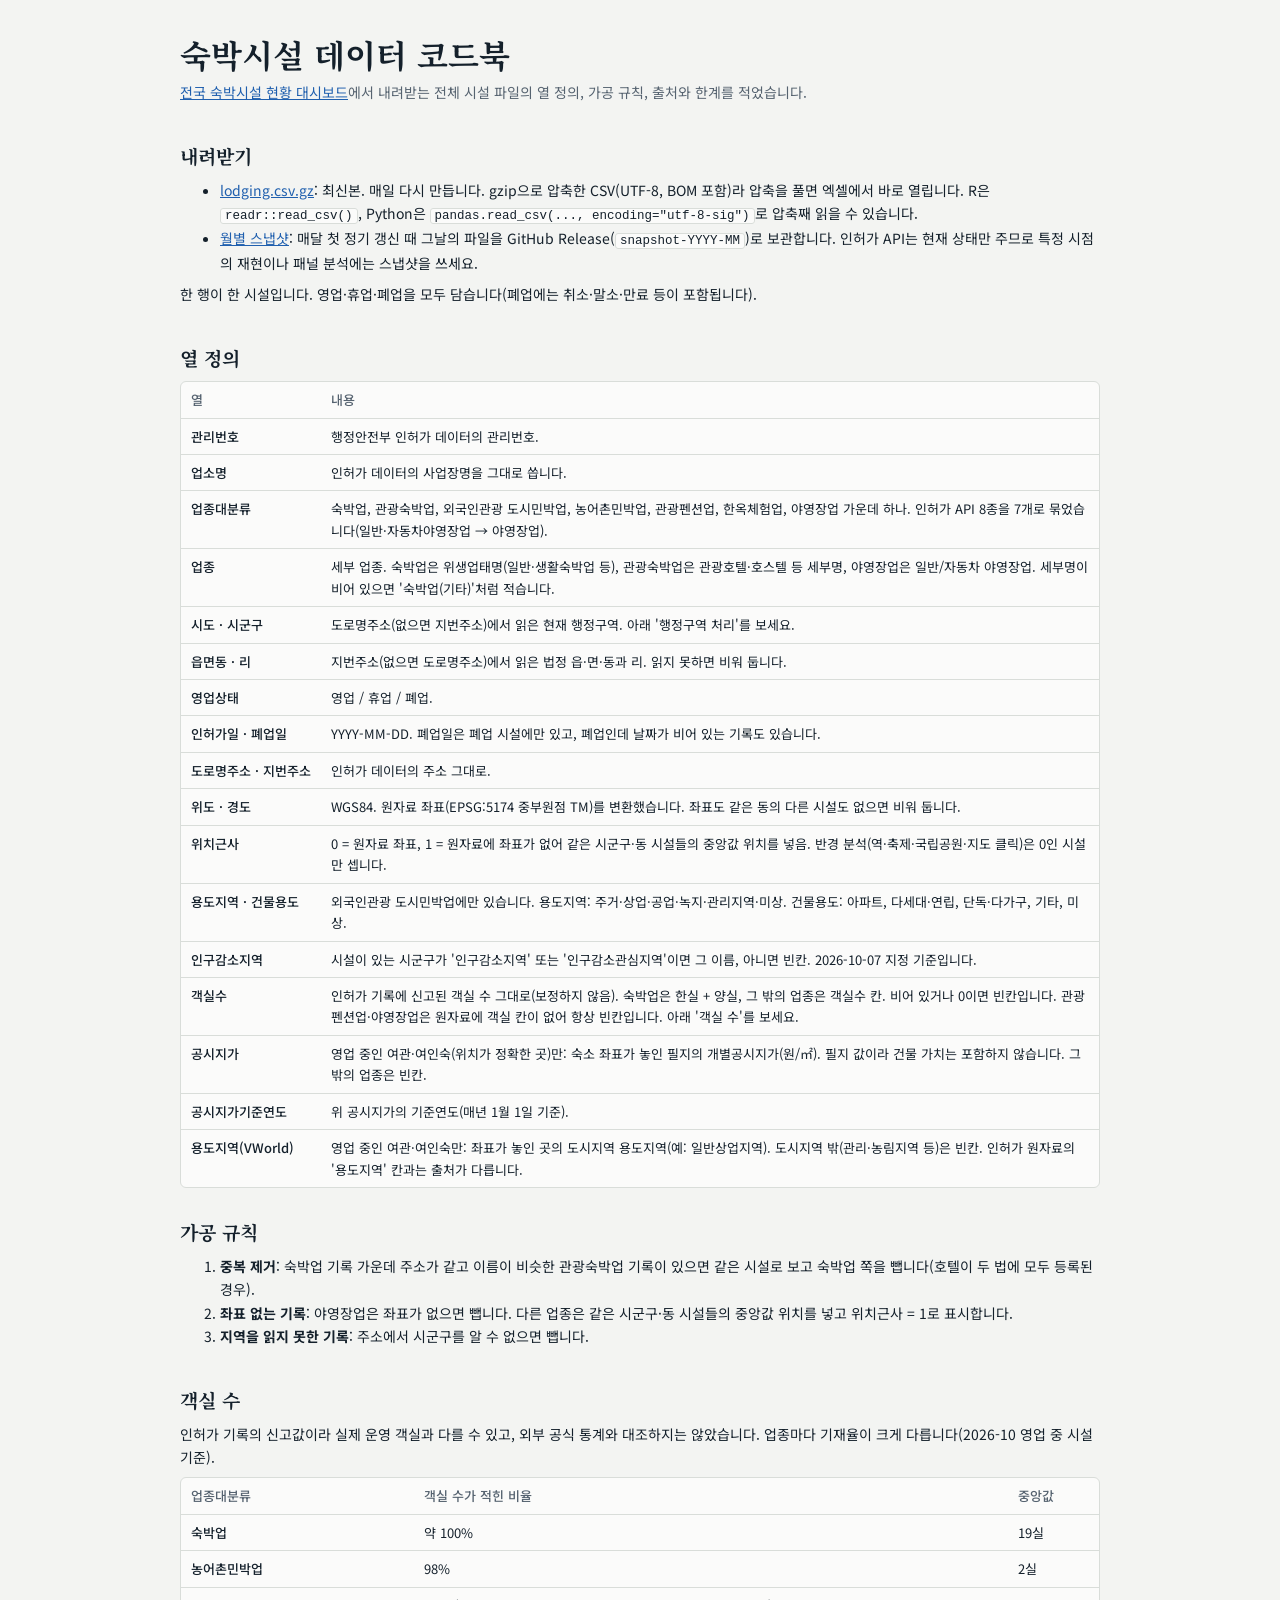
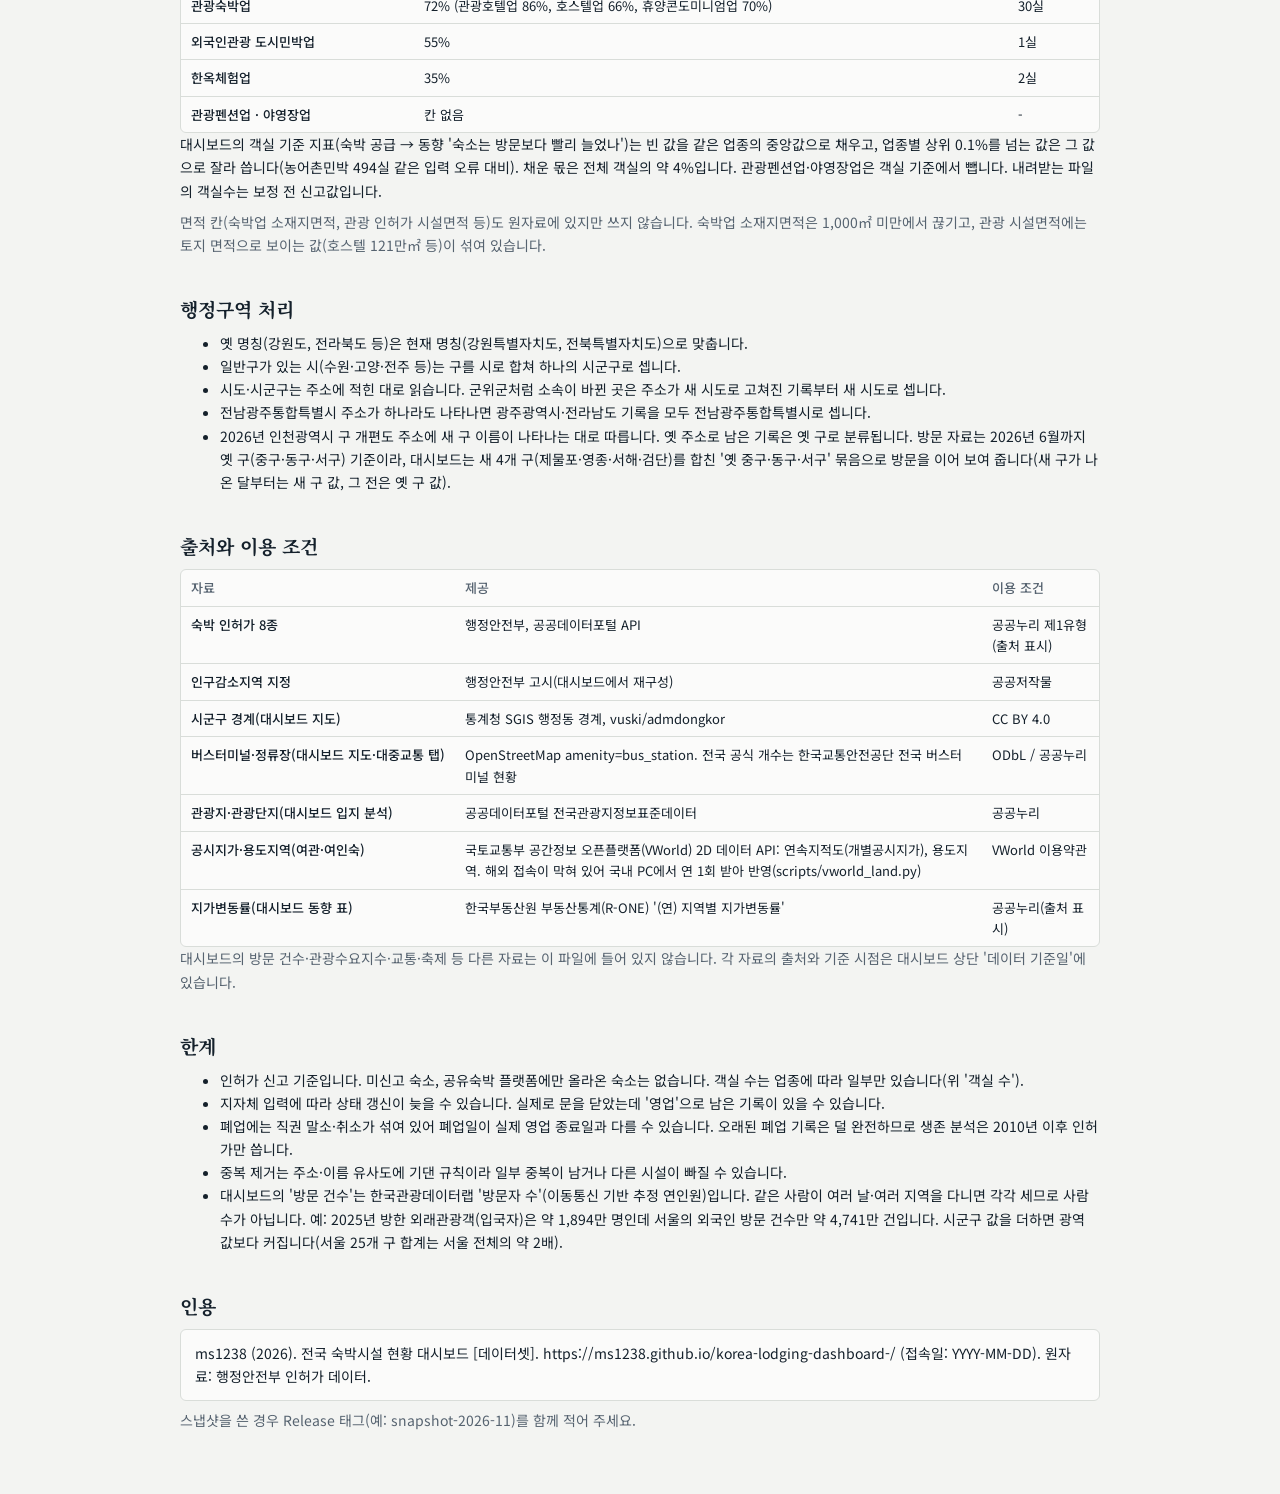
==== site/codebook.html @ 3aba42b2 "데이터랩 값을 '방문객'(사람 수)이 아니라 '방문 건수'(연인원)로 표기 한국관광데이터랩 '방문자 수'는 같은 사람이 여러 날·여러 지역을 다니면 각각 세는 추정 연인원이라 사람" ====
<!doctype html>
<html lang="ko">
<head>
<meta charset="utf-8">
<meta name="viewport" content="width=device-width, initial-scale=1, viewport-fit=cover">
<title>숙박시설 데이터 코드북</title>
<link rel="stylesheet" href="https://fonts.googleapis.com/css2?family=Noto+Sans+KR:wght@400;500;700&family=Noto+Serif+KR:wght@700&display=swap">
<style>
:root{--bg:#f3f4f2;--panel:#fbfbfa;--fg:#14202b;--muted:#566370;--line:#d9ddd9;--link:#1f5fae;
  --f-body:'Noto Sans KR',-apple-system,'Apple SD Gothic Neo','Malgun Gothic',system-ui,sans-serif;--f-head:'Noto Serif KR','Batang',serif}
@media (prefers-color-scheme: dark){:root{--bg:#0f151b;--panel:#171f27;--fg:#e8ecef;--muted:#a2adb7;--line:#2b3641;--link:#7fb0ef;color-scheme:dark}}
*{box-sizing:border-box}
body{margin:0;background:var(--bg);color:var(--fg);font:14px/1.65 var(--f-body);padding:28px 16px 56px}
main{max-width:920px;margin:0 auto;display:flex;flex-direction:column;gap:28px}
h1,h2{font-family:var(--f-head);margin:0}h1{font-size:clamp(24px,4vw,32px)}h2{font-size:19px;margin-bottom:8px}
p,ul,ol{margin:0 0 8px}a{color:var(--link)}.muted{color:var(--muted)}
.tablewrap{overflow-x:auto;background:var(--panel);border:1px solid var(--line);border-radius:6px}
table{border-collapse:collapse;width:100%;font-size:13px}
th,td{text-align:left;vertical-align:top;padding:7px 10px;border-bottom:1px solid var(--line)}
th{color:var(--muted);font-weight:500;white-space:nowrap}tr:last-child td{border-bottom:0}
td:first-child{white-space:nowrap;font-weight:500}
code{font-size:12.5px;background:var(--panel);border:1px solid var(--line);border-radius:3px;padding:0 4px}
.cite{background:var(--panel);border:1px solid var(--line);border-radius:6px;padding:12px 14px}
</style>
</head>
<body>
<main>
<header>
  <h1>숙박시설 데이터 코드북</h1>
  <p class="muted"><a href="./">전국 숙박시설 현황 대시보드</a>에서 내려받는 전체 시설 파일의 열 정의, 가공 규칙, 출처와 한계를 적었습니다.</p>
</header>

<section>
  <h2>내려받기</h2>
  <ul>
    <li><a href="data/download/lodging.csv.gz">lodging.csv.gz</a>: 최신본. 매일 다시 만듭니다. gzip으로 압축한 CSV(UTF-8, BOM 포함)라 압축을 풀면 엑셀에서 바로 열립니다. R은 <code>readr::read_csv()</code>, Python은 <code>pandas.read_csv(..., encoding="utf-8-sig")</code>로 압축째 읽을 수 있습니다.</li>
    <li><a href="https://github.com/ms1238/korea-lodging-dashboard-/releases">월별 스냅샷</a>: 매달 첫 정기 갱신 때 그날의 파일을 GitHub Release(<code>snapshot-YYYY-MM</code>)로 보관합니다. 인허가 API는 현재 상태만 주므로 특정 시점의 재현이나 패널 분석에는 스냅샷을 쓰세요.</li>
  </ul>
  <p>한 행이 한 시설입니다. 영업·휴업·폐업을 모두 담습니다(폐업에는 취소·말소·만료 등이 포함됩니다).</p>
</section>

<section>
  <h2>열 정의</h2>
  <div class="tablewrap"><table>
    <thead><tr><th>열</th><th>내용</th></tr></thead>
    <tbody>
      <tr><td>관리번호</td><td>행정안전부 인허가 데이터의 관리번호.</td></tr>
      <tr><td>업소명</td><td>인허가 데이터의 사업장명을 그대로 씁니다.</td></tr>
      <tr><td>업종대분류</td><td>숙박업, 관광숙박업, 외국인관광 도시민박업, 농어촌민박업, 관광펜션업, 한옥체험업, 야영장업 가운데 하나. 인허가 API 8종을 7개로 묶었습니다(일반·자동차야영장업 → 야영장업).</td></tr>
      <tr><td>업종</td><td>세부 업종. 숙박업은 위생업태명(일반·생활숙박업 등), 관광숙박업은 관광호텔·호스텔 등 세부명, 야영장업은 일반/자동차 야영장업. 세부명이 비어 있으면 '숙박업(기타)'처럼 적습니다.</td></tr>
      <tr><td>시도 · 시군구</td><td>도로명주소(없으면 지번주소)에서 읽은 현재 행정구역. 아래 '행정구역 처리'를 보세요.</td></tr>
      <tr><td>읍면동 · 리</td><td>지번주소(없으면 도로명주소)에서 읽은 법정 읍·면·동과 리. 읽지 못하면 비워 둡니다.</td></tr>
      <tr><td>영업상태</td><td>영업 / 휴업 / 폐업.</td></tr>
      <tr><td>인허가일 · 폐업일</td><td>YYYY-MM-DD. 폐업일은 폐업 시설에만 있고, 폐업인데 날짜가 비어 있는 기록도 있습니다.</td></tr>
      <tr><td>도로명주소 · 지번주소</td><td>인허가 데이터의 주소 그대로.</td></tr>
      <tr><td>위도 · 경도</td><td>WGS84. 원자료 좌표(EPSG:5174 중부원점 TM)를 변환했습니다. 좌표도 같은 동의 다른 시설도 없으면 비워 둡니다.</td></tr>
      <tr><td>위치근사</td><td>0 = 원자료 좌표, 1 = 원자료에 좌표가 없어 같은 시군구·동 시설들의 중앙값 위치를 넣음. 반경 분석(역·축제·국립공원·지도 클릭)은 0인 시설만 셉니다.</td></tr>
      <tr><td>용도지역 · 건물용도</td><td>외국인관광 도시민박업에만 있습니다. 용도지역: 주거·상업·공업·녹지·관리지역·미상. 건물용도: 아파트, 다세대·연립, 단독·다가구, 기타, 미상.</td></tr>
      <tr><td>인구감소지역</td><td>시설이 있는 시군구가 '인구감소지역' 또는 '인구감소관심지역'이면 그 이름, 아니면 빈칸. 2026-10-07 지정 기준입니다.</td></tr>
      <tr><td>객실수</td><td>인허가 기록에 신고된 객실 수 그대로(보정하지 않음). 숙박업은 한실 + 양실, 그 밖의 업종은 객실수 칸. 비어 있거나 0이면 빈칸입니다. 관광펜션업·야영장업은 원자료에 객실 칸이 없어 항상 빈칸입니다. 아래 '객실 수'를 보세요.</td></tr>
      <tr><td>공시지가</td><td>영업 중인 여관·여인숙(위치가 정확한 곳)만: 숙소 좌표가 놓인 필지의 개별공시지가(원/㎡). 필지 값이라 건물 가치는 포함하지 않습니다. 그 밖의 업종은 빈칸.</td></tr>
      <tr><td>공시지가기준연도</td><td>위 공시지가의 기준연도(매년 1월 1일 기준).</td></tr>
      <tr><td>용도지역(VWorld)</td><td>영업 중인 여관·여인숙만: 좌표가 놓인 곳의 도시지역 용도지역(예: 일반상업지역). 도시지역 밖(관리·농림지역 등)은 빈칸. 인허가 원자료의 '용도지역' 칸과는 출처가 다릅니다.</td></tr>
    </tbody>
  </table></div>
</section>

<section>
  <h2>가공 규칙</h2>
  <ol>
    <li><b>중복 제거</b>: 숙박업 기록 가운데 주소가 같고 이름이 비슷한 관광숙박업 기록이 있으면 같은 시설로 보고 숙박업 쪽을 뺍니다(호텔이 두 법에 모두 등록된 경우).</li>
    <li><b>좌표 없는 기록</b>: 야영장업은 좌표가 없으면 뺍니다. 다른 업종은 같은 시군구·동 시설들의 중앙값 위치를 넣고 위치근사 = 1로 표시합니다.</li>
    <li><b>지역을 읽지 못한 기록</b>: 주소에서 시군구를 알 수 없으면 뺍니다.</li>
  </ol>
</section>

<section>
  <h2>객실 수</h2>
  <p>인허가 기록의 신고값이라 실제 운영 객실과 다를 수 있고, 외부 공식 통계와 대조하지는 않았습니다. 업종마다 기재율이 크게 다릅니다(2026-10 영업 중 시설 기준).</p>
  <div class="tablewrap"><table>
    <thead><tr><th>업종대분류</th><th>객실 수가 적힌 비율</th><th>중앙값</th></tr></thead>
    <tbody>
      <tr><td>숙박업</td><td>약 100%</td><td>19실</td></tr>
      <tr><td>농어촌민박업</td><td>98%</td><td>2실</td></tr>
      <tr><td>관광숙박업</td><td>72% (관광호텔업 86%, 호스텔업 66%, 휴양콘도미니엄업 70%)</td><td>30실</td></tr>
      <tr><td>외국인관광 도시민박업</td><td>55%</td><td>1실</td></tr>
      <tr><td>한옥체험업</td><td>35%</td><td>2실</td></tr>
      <tr><td>관광펜션업 · 야영장업</td><td>칸 없음</td><td>-</td></tr>
    </tbody>
  </table></div>
  <p>대시보드의 객실 기준 지표(숙박 공급 → 동향 '숙소는 방문보다 빨리 늘었나')는 빈 값을 같은 업종의 중앙값으로 채우고, 업종별 상위 0.1%를 넘는 값은 그 값으로 잘라 씁니다(농어촌민박 494실 같은 입력 오류 대비). 채운 몫은 전체 객실의 약 4%입니다. 관광펜션업·야영장업은 객실 기준에서 뺍니다. 내려받는 파일의 객실수는 보정 전 신고값입니다.</p>
  <p class="muted">면적 칸(숙박업 소재지면적, 관광 인허가 시설면적 등)도 원자료에 있지만 쓰지 않습니다. 숙박업 소재지면적은 1,000㎡ 미만에서 끊기고, 관광 시설면적에는 토지 면적으로 보이는 값(호스텔 121만㎡ 등)이 섞여 있습니다.</p>
</section>

<section>
  <h2>행정구역 처리</h2>
  <ul>
    <li>옛 명칭(강원도, 전라북도 등)은 현재 명칭(강원특별자치도, 전북특별자치도)으로 맞춥니다.</li>
    <li>일반구가 있는 시(수원·고양·전주 등)는 구를 시로 합쳐 하나의 시군구로 셉니다.</li>
    <li>시도·시군구는 주소에 적힌 대로 읽습니다. 군위군처럼 소속이 바뀐 곳은 주소가 새 시도로 고쳐진 기록부터 새 시도로 셉니다.</li>
    <li>전남광주통합특별시 주소가 하나라도 나타나면 광주광역시·전라남도 기록을 모두 전남광주통합특별시로 셉니다.</li>
    <li>2026년 인천광역시 구 개편도 주소에 새 구 이름이 나타나는 대로 따릅니다. 옛 주소로 남은 기록은 옛 구로 분류됩니다. 방문 자료는 2026년 6월까지 옛 구(중구·동구·서구) 기준이라, 대시보드는 새 4개 구(제물포·영종·서해·검단)를 합친 '옛 중구·동구·서구' 묶음으로 방문을 이어 보여 줍니다(새 구가 나온 달부터는 새 구 값, 그 전은 옛 구 값).</li>
  </ul>
</section>

<section>
  <h2>출처와 이용 조건</h2>
  <div class="tablewrap"><table>
    <thead><tr><th>자료</th><th>제공</th><th>이용 조건</th></tr></thead>
    <tbody>
      <tr><td>숙박 인허가 8종</td><td>행정안전부, 공공데이터포털 API</td><td>공공누리 제1유형(출처 표시)</td></tr>
      <tr><td>인구감소지역 지정</td><td>행정안전부 고시(대시보드에서 재구성)</td><td>공공저작물</td></tr>
      <tr><td>시군구 경계(대시보드 지도)</td><td>통계청 SGIS 행정동 경계, vuski/admdongkor</td><td>CC BY 4.0</td></tr>
      <tr><td>버스터미널·정류장(대시보드 지도·대중교통 탭)</td><td>OpenStreetMap amenity=bus_station. 전국 공식 개수는 한국교통안전공단 전국 버스터미널 현황</td><td>ODbL / 공공누리</td></tr>
      <tr><td>관광지·관광단지(대시보드 입지 분석)</td><td>공공데이터포털 전국관광지정보표준데이터</td><td>공공누리</td></tr>
      <tr><td>공시지가·용도지역(여관·여인숙)</td><td>국토교통부 공간정보 오픈플랫폼(VWorld) 2D 데이터 API: 연속지적도(개별공시지가), 용도지역. 해외 접속이 막혀 있어 국내 PC에서 연 1회 받아 반영(scripts/vworld_land.py)</td><td>VWorld 이용약관</td></tr>
      <tr><td>지가변동률(대시보드 동향 표)</td><td>한국부동산원 부동산통계(R-ONE) '(연) 지역별 지가변동률'</td><td>공공누리(출처 표시)</td></tr>
    </tbody>
  </table></div>
  <p class="muted">대시보드의 방문 건수·관광수요지수·교통·축제 등 다른 자료는 이 파일에 들어 있지 않습니다. 각 자료의 출처와 기준 시점은 대시보드 상단 '데이터 기준일'에 있습니다.</p>
</section>

<section>
  <h2>한계</h2>
  <ul>
    <li>인허가 신고 기준입니다. 미신고 숙소, 공유숙박 플랫폼에만 올라온 숙소는 없습니다. 객실 수는 업종에 따라 일부만 있습니다(위 '객실 수').</li>
    <li>지자체 입력에 따라 상태 갱신이 늦을 수 있습니다. 실제로 문을 닫았는데 '영업'으로 남은 기록이 있을 수 있습니다.</li>
    <li>폐업에는 직권 말소·취소가 섞여 있어 폐업일이 실제 영업 종료일과 다를 수 있습니다. 오래된 폐업 기록은 덜 완전하므로 생존 분석은 2010년 이후 인허가만 씁니다.</li>
    <li>중복 제거는 주소·이름 유사도에 기댄 규칙이라 일부 중복이 남거나 다른 시설이 빠질 수 있습니다.</li>
    <li>대시보드의 '방문 건수'는 한국관광데이터랩 '방문자 수'(이동통신 기반 추정 연인원)입니다. 같은 사람이 여러 날·여러 지역을 다니면 각각 세므로 사람 수가 아닙니다. 예: 2025년 방한 외래관광객(입국자)은 약 1,894만 명인데 서울의 외국인 방문 건수만 약 4,741만 건입니다. 시군구 값을 더하면 광역 값보다 커집니다(서울 25개 구 합계는 서울 전체의 약 2배).</li>
  </ul>
</section>

<section>
  <h2>인용</h2>
  <p class="cite">ms1238 (2026). 전국 숙박시설 현황 대시보드 [데이터셋]. https://ms1238.github.io/korea-lodging-dashboard-/ (접속일: YYYY-MM-DD). 원자료: 행정안전부 인허가 데이터.</p>
  <p class="muted">스냅샷을 쓴 경우 Release 태그(예: snapshot-2026-11)를 함께 적어 주세요.</p>
</section>
</main>
</body>
</html>
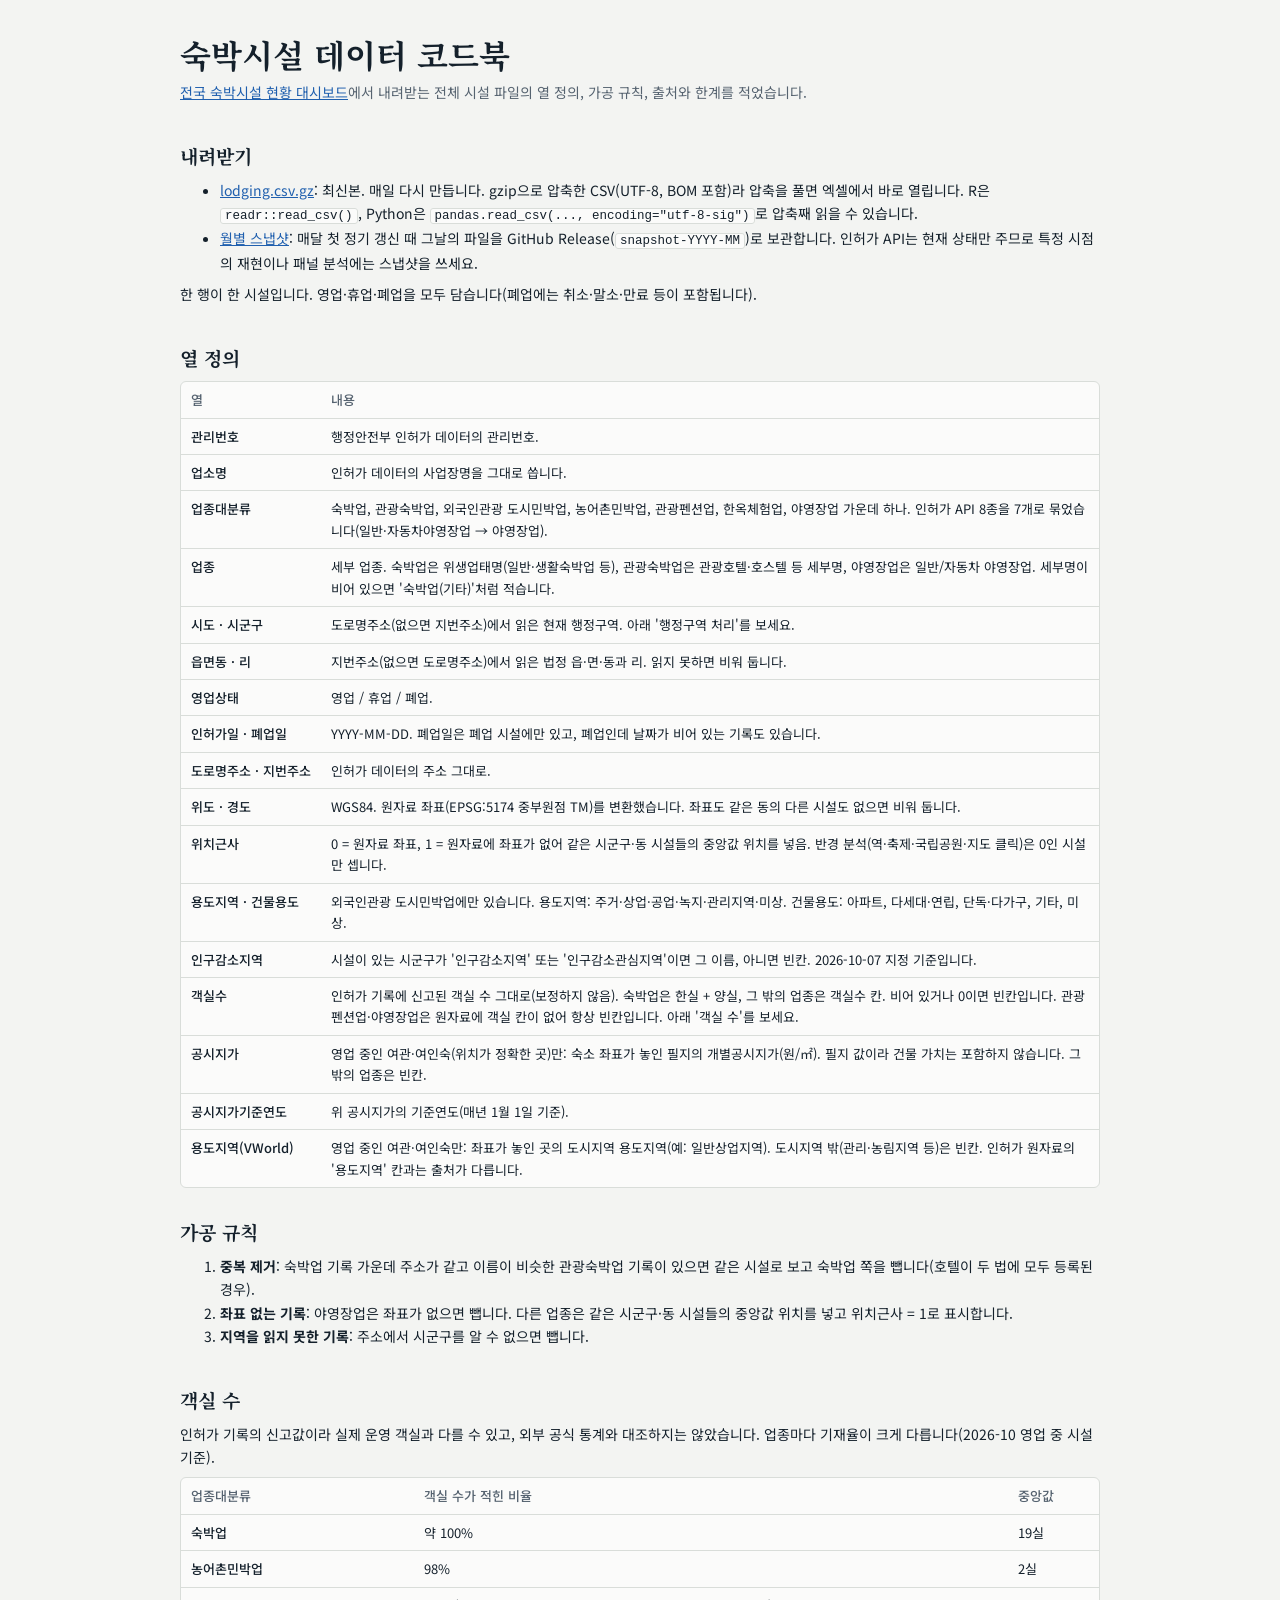
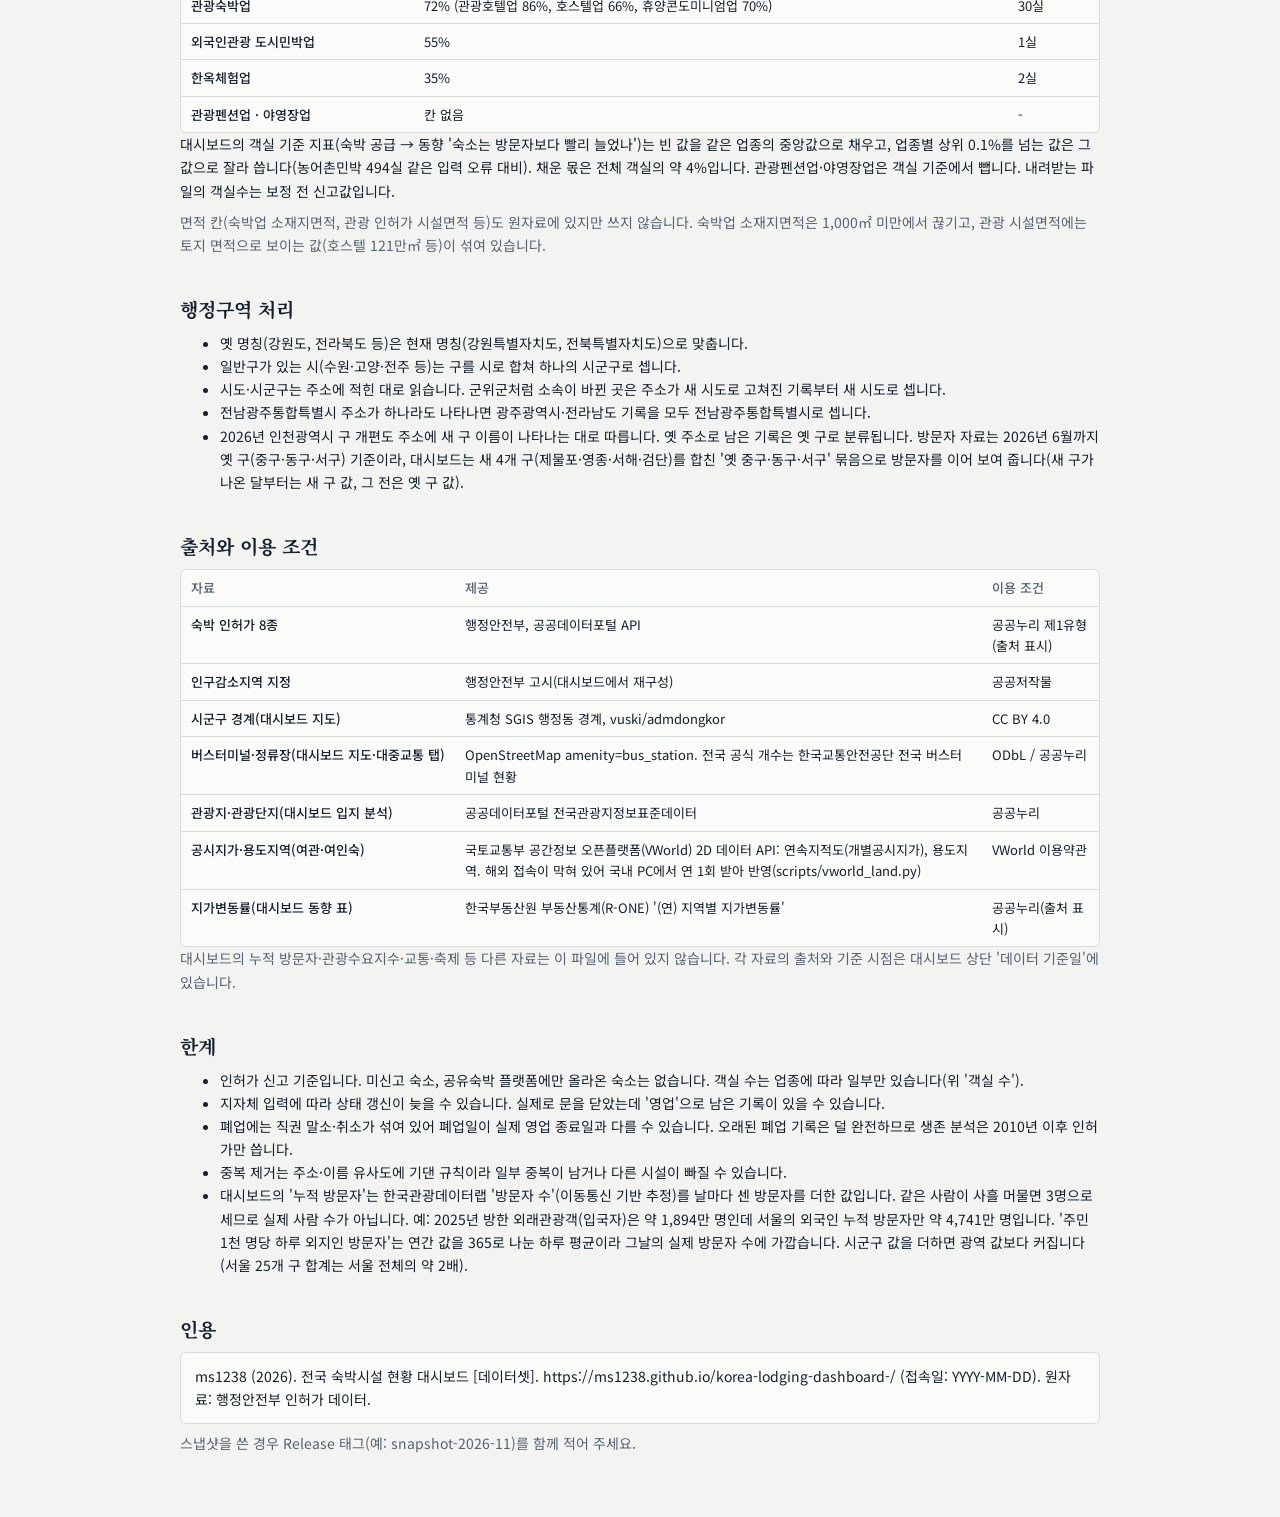
==== commit 159831c5: "'방문 건수' 표기를 '누적 방문자'로 데이터랩 값은 일별 순방문자를 더한 값이라 사흘 머문 1회 방문이 3으로 세어짐. '건수'는 방문 횟수로 읽혀 맞지 않고 '연인원'은 직관적" ====
--- a/site/codebook.html
+++ b/site/codebook.html
@@ -88,7 +88,7 @@
       <tr><td>관광펜션업 · 야영장업</td><td>칸 없음</td><td>-</td></tr>
     </tbody>
   </table></div>
-  <p>대시보드의 객실 기준 지표(숙박 공급 → 동향 '숙소는 방문보다 빨리 늘었나')는 빈 값을 같은 업종의 중앙값으로 채우고, 업종별 상위 0.1%를 넘는 값은 그 값으로 잘라 씁니다(농어촌민박 494실 같은 입력 오류 대비). 채운 몫은 전체 객실의 약 4%입니다. 관광펜션업·야영장업은 객실 기준에서 뺍니다. 내려받는 파일의 객실수는 보정 전 신고값입니다.</p>
+  <p>대시보드의 객실 기준 지표(숙박 공급 → 동향 '숙소는 방문자보다 빨리 늘었나')는 빈 값을 같은 업종의 중앙값으로 채우고, 업종별 상위 0.1%를 넘는 값은 그 값으로 잘라 씁니다(농어촌민박 494실 같은 입력 오류 대비). 채운 몫은 전체 객실의 약 4%입니다. 관광펜션업·야영장업은 객실 기준에서 뺍니다. 내려받는 파일의 객실수는 보정 전 신고값입니다.</p>
   <p class="muted">면적 칸(숙박업 소재지면적, 관광 인허가 시설면적 등)도 원자료에 있지만 쓰지 않습니다. 숙박업 소재지면적은 1,000㎡ 미만에서 끊기고, 관광 시설면적에는 토지 면적으로 보이는 값(호스텔 121만㎡ 등)이 섞여 있습니다.</p>
 </section>
 
@@ -99,7 +99,7 @@
     <li>일반구가 있는 시(수원·고양·전주 등)는 구를 시로 합쳐 하나의 시군구로 셉니다.</li>
     <li>시도·시군구는 주소에 적힌 대로 읽습니다. 군위군처럼 소속이 바뀐 곳은 주소가 새 시도로 고쳐진 기록부터 새 시도로 셉니다.</li>
     <li>전남광주통합특별시 주소가 하나라도 나타나면 광주광역시·전라남도 기록을 모두 전남광주통합특별시로 셉니다.</li>
-    <li>2026년 인천광역시 구 개편도 주소에 새 구 이름이 나타나는 대로 따릅니다. 옛 주소로 남은 기록은 옛 구로 분류됩니다. 방문 자료는 2026년 6월까지 옛 구(중구·동구·서구) 기준이라, 대시보드는 새 4개 구(제물포·영종·서해·검단)를 합친 '옛 중구·동구·서구' 묶음으로 방문을 이어 보여 줍니다(새 구가 나온 달부터는 새 구 값, 그 전은 옛 구 값).</li>
+    <li>2026년 인천광역시 구 개편도 주소에 새 구 이름이 나타나는 대로 따릅니다. 옛 주소로 남은 기록은 옛 구로 분류됩니다. 방문자 자료는 2026년 6월까지 옛 구(중구·동구·서구) 기준이라, 대시보드는 새 4개 구(제물포·영종·서해·검단)를 합친 '옛 중구·동구·서구' 묶음으로 방문자를 이어 보여 줍니다(새 구가 나온 달부터는 새 구 값, 그 전은 옛 구 값).</li>
   </ul>
 </section>
 
@@ -117,7 +117,7 @@
       <tr><td>지가변동률(대시보드 동향 표)</td><td>한국부동산원 부동산통계(R-ONE) '(연) 지역별 지가변동률'</td><td>공공누리(출처 표시)</td></tr>
     </tbody>
   </table></div>
-  <p class="muted">대시보드의 방문 건수·관광수요지수·교통·축제 등 다른 자료는 이 파일에 들어 있지 않습니다. 각 자료의 출처와 기준 시점은 대시보드 상단 '데이터 기준일'에 있습니다.</p>
+  <p class="muted">대시보드의 누적 방문자·관광수요지수·교통·축제 등 다른 자료는 이 파일에 들어 있지 않습니다. 각 자료의 출처와 기준 시점은 대시보드 상단 '데이터 기준일'에 있습니다.</p>
 </section>
 
 <section>
@@ -127,7 +127,7 @@
     <li>지자체 입력에 따라 상태 갱신이 늦을 수 있습니다. 실제로 문을 닫았는데 '영업'으로 남은 기록이 있을 수 있습니다.</li>
     <li>폐업에는 직권 말소·취소가 섞여 있어 폐업일이 실제 영업 종료일과 다를 수 있습니다. 오래된 폐업 기록은 덜 완전하므로 생존 분석은 2010년 이후 인허가만 씁니다.</li>
     <li>중복 제거는 주소·이름 유사도에 기댄 규칙이라 일부 중복이 남거나 다른 시설이 빠질 수 있습니다.</li>
-    <li>대시보드의 '방문 건수'는 한국관광데이터랩 '방문자 수'(이동통신 기반 추정 연인원)입니다. 같은 사람이 여러 날·여러 지역을 다니면 각각 세므로 사람 수가 아닙니다. 예: 2025년 방한 외래관광객(입국자)은 약 1,894만 명인데 서울의 외국인 방문 건수만 약 4,741만 건입니다. 시군구 값을 더하면 광역 값보다 커집니다(서울 25개 구 합계는 서울 전체의 약 2배).</li>
+    <li>대시보드의 '누적 방문자'는 한국관광데이터랩 '방문자 수'(이동통신 기반 추정)를 날마다 센 방문자를 더한 값입니다. 같은 사람이 사흘 머물면 3명으로 세므로 실제 사람 수가 아닙니다. 예: 2025년 방한 외래관광객(입국자)은 약 1,894만 명인데 서울의 외국인 누적 방문자만 약 4,741만 명입니다. '주민 1천 명당 하루 외지인 방문자'는 연간 값을 365로 나눈 하루 평균이라 그날의 실제 방문자 수에 가깝습니다. 시군구 값을 더하면 광역 값보다 커집니다(서울 25개 구 합계는 서울 전체의 약 2배).</li>
   </ul>
 </section>
 
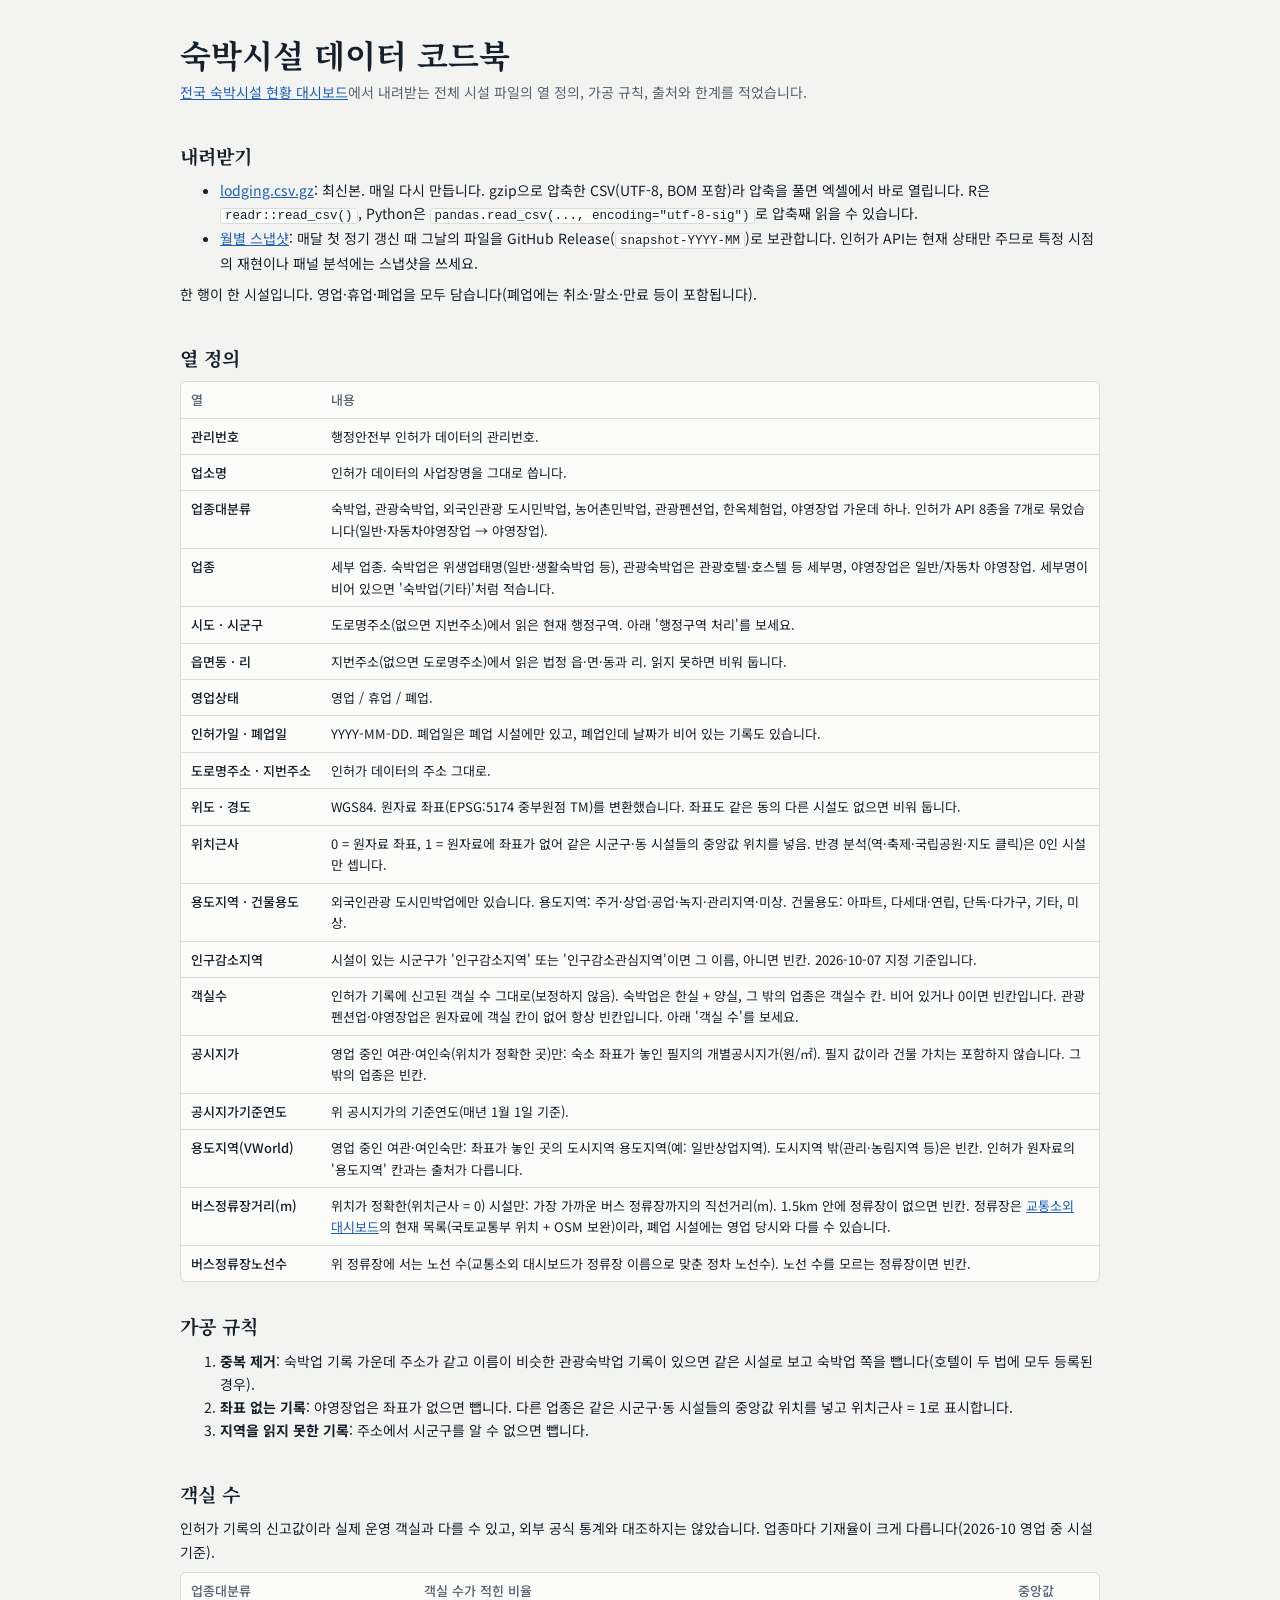
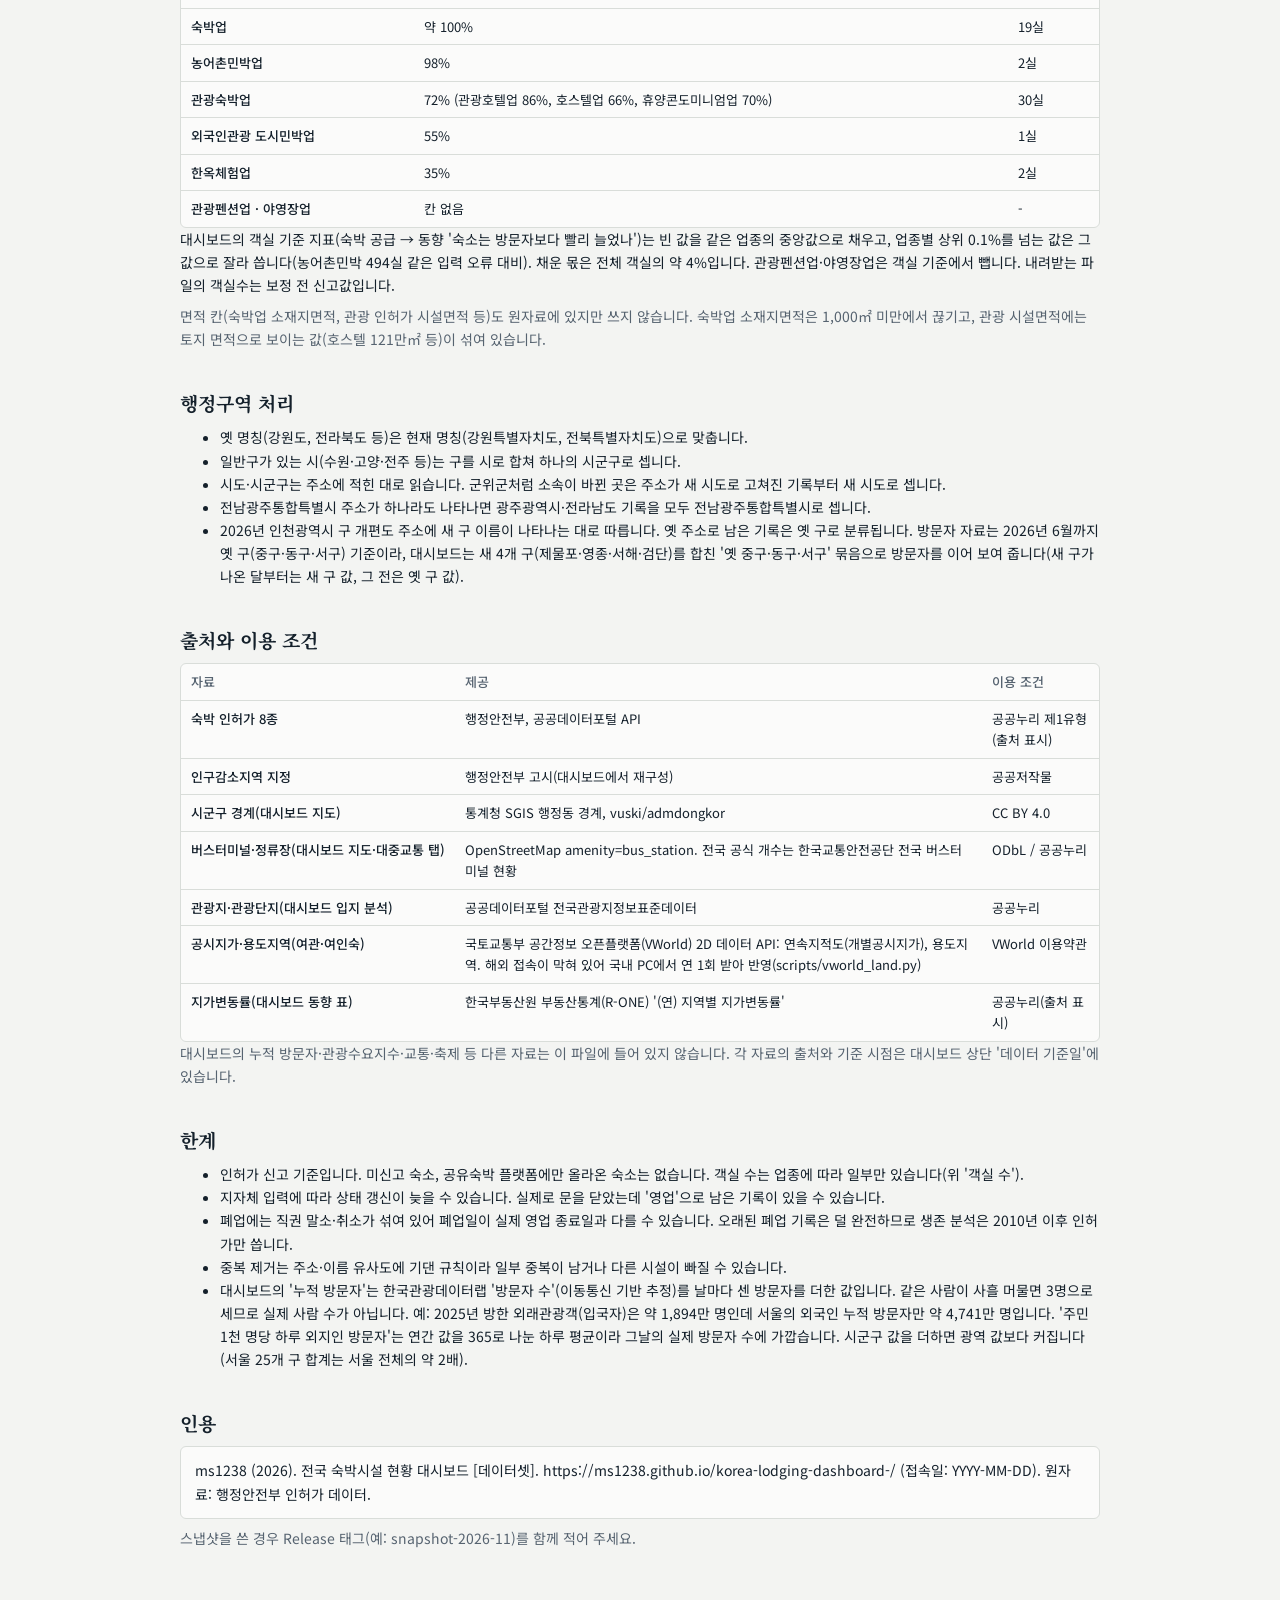
==== commit 2a7f80be: "Download CSV: distance to the nearest bus stop and its route count Two new columns in data/download/" ====
--- a/site/codebook.html
+++ b/site/codebook.html
@@ -61,6 +61,8 @@
       <tr><td>공시지가</td><td>영업 중인 여관·여인숙(위치가 정확한 곳)만: 숙소 좌표가 놓인 필지의 개별공시지가(원/㎡). 필지 값이라 건물 가치는 포함하지 않습니다. 그 밖의 업종은 빈칸.</td></tr>
       <tr><td>공시지가기준연도</td><td>위 공시지가의 기준연도(매년 1월 1일 기준).</td></tr>
       <tr><td>용도지역(VWorld)</td><td>영업 중인 여관·여인숙만: 좌표가 놓인 곳의 도시지역 용도지역(예: 일반상업지역). 도시지역 밖(관리·농림지역 등)은 빈칸. 인허가 원자료의 '용도지역' 칸과는 출처가 다릅니다.</td></tr>
+      <tr><td>버스정류장거리(m)</td><td>위치가 정확한(위치근사 = 0) 시설만: 가장 가까운 버스 정류장까지의 직선거리(m). 1.5km 안에 정류장이 없으면 빈칸. 정류장은 <a href="https://ms1238.github.io/korea-transit-gap/">교통소외 대시보드</a>의 현재 목록(국토교통부 위치 + OSM 보완)이라, 폐업 시설에는 영업 당시와 다를 수 있습니다.</td></tr>
+      <tr><td>버스정류장노선수</td><td>위 정류장에 서는 노선 수(교통소외 대시보드가 정류장 이름으로 맞춘 정차 노선수). 노선 수를 모르는 정류장이면 빈칸.</td></tr>
     </tbody>
   </table></div>
 </section>
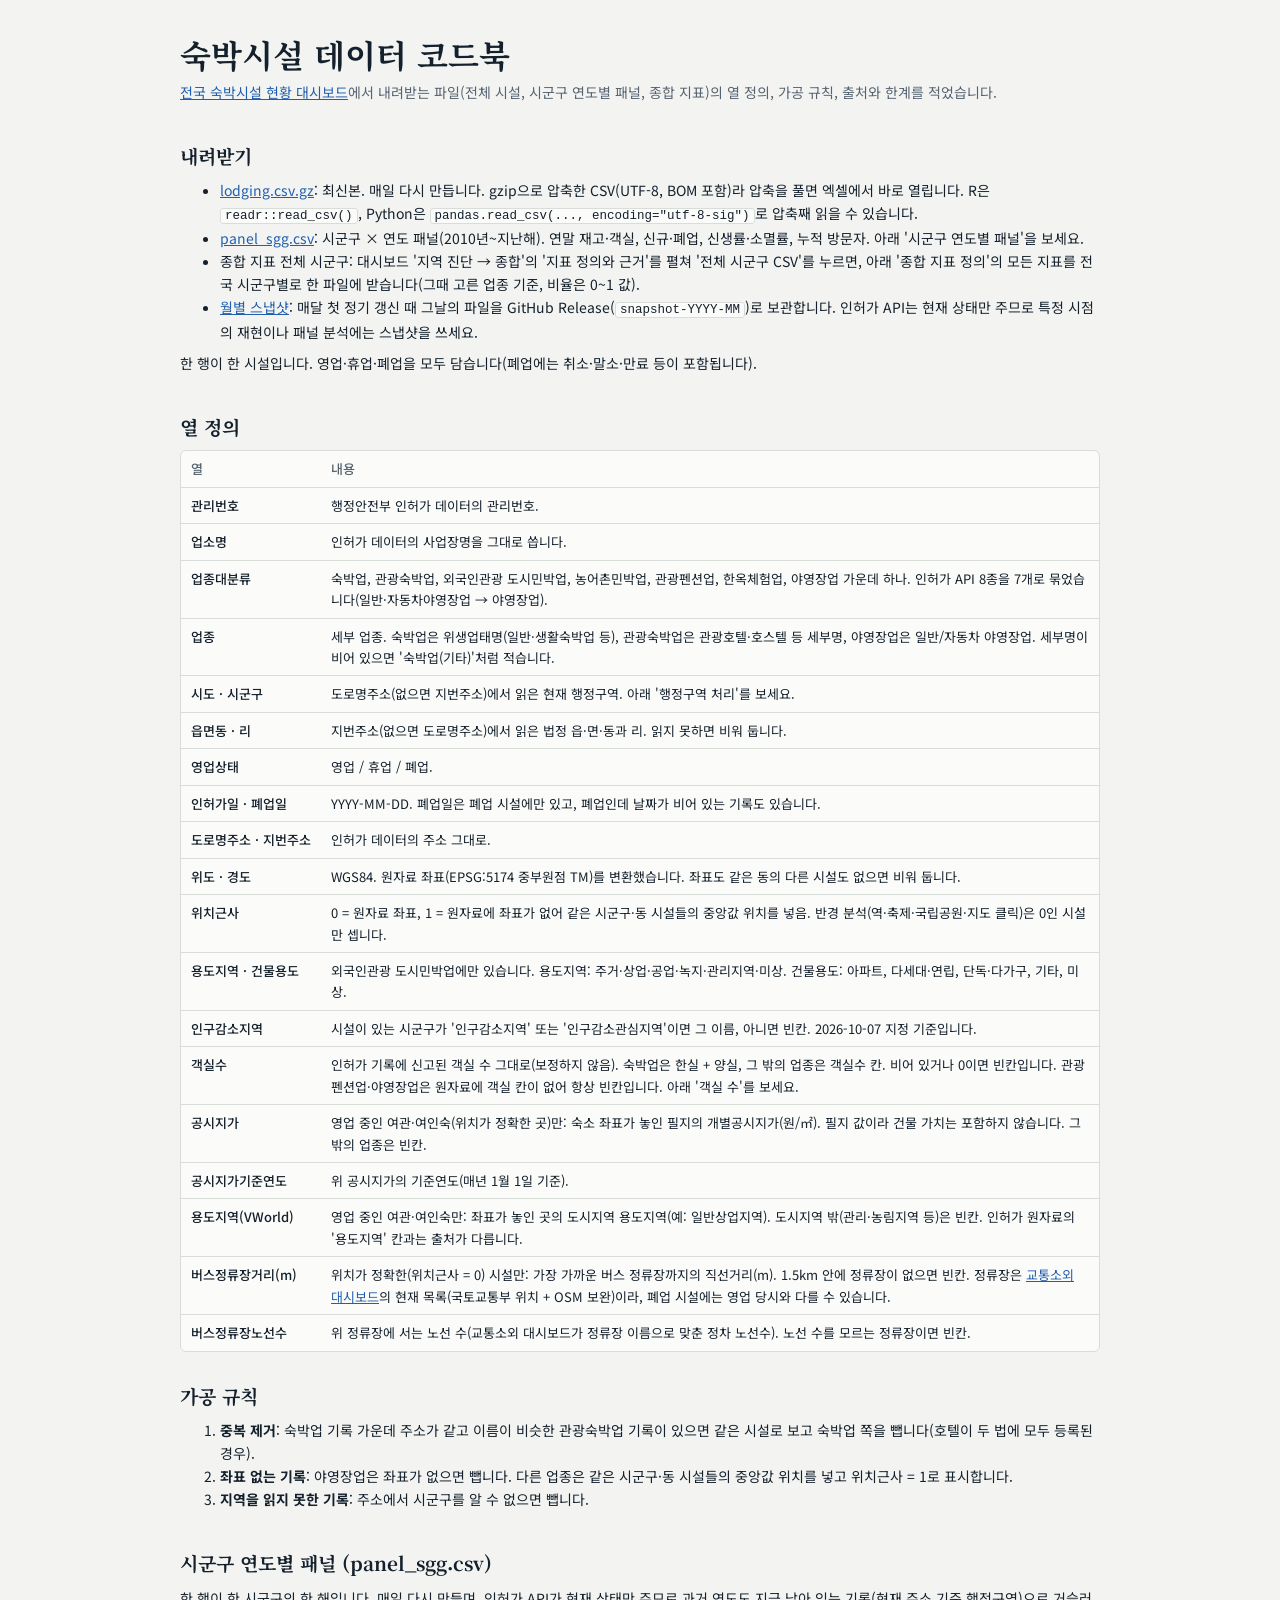
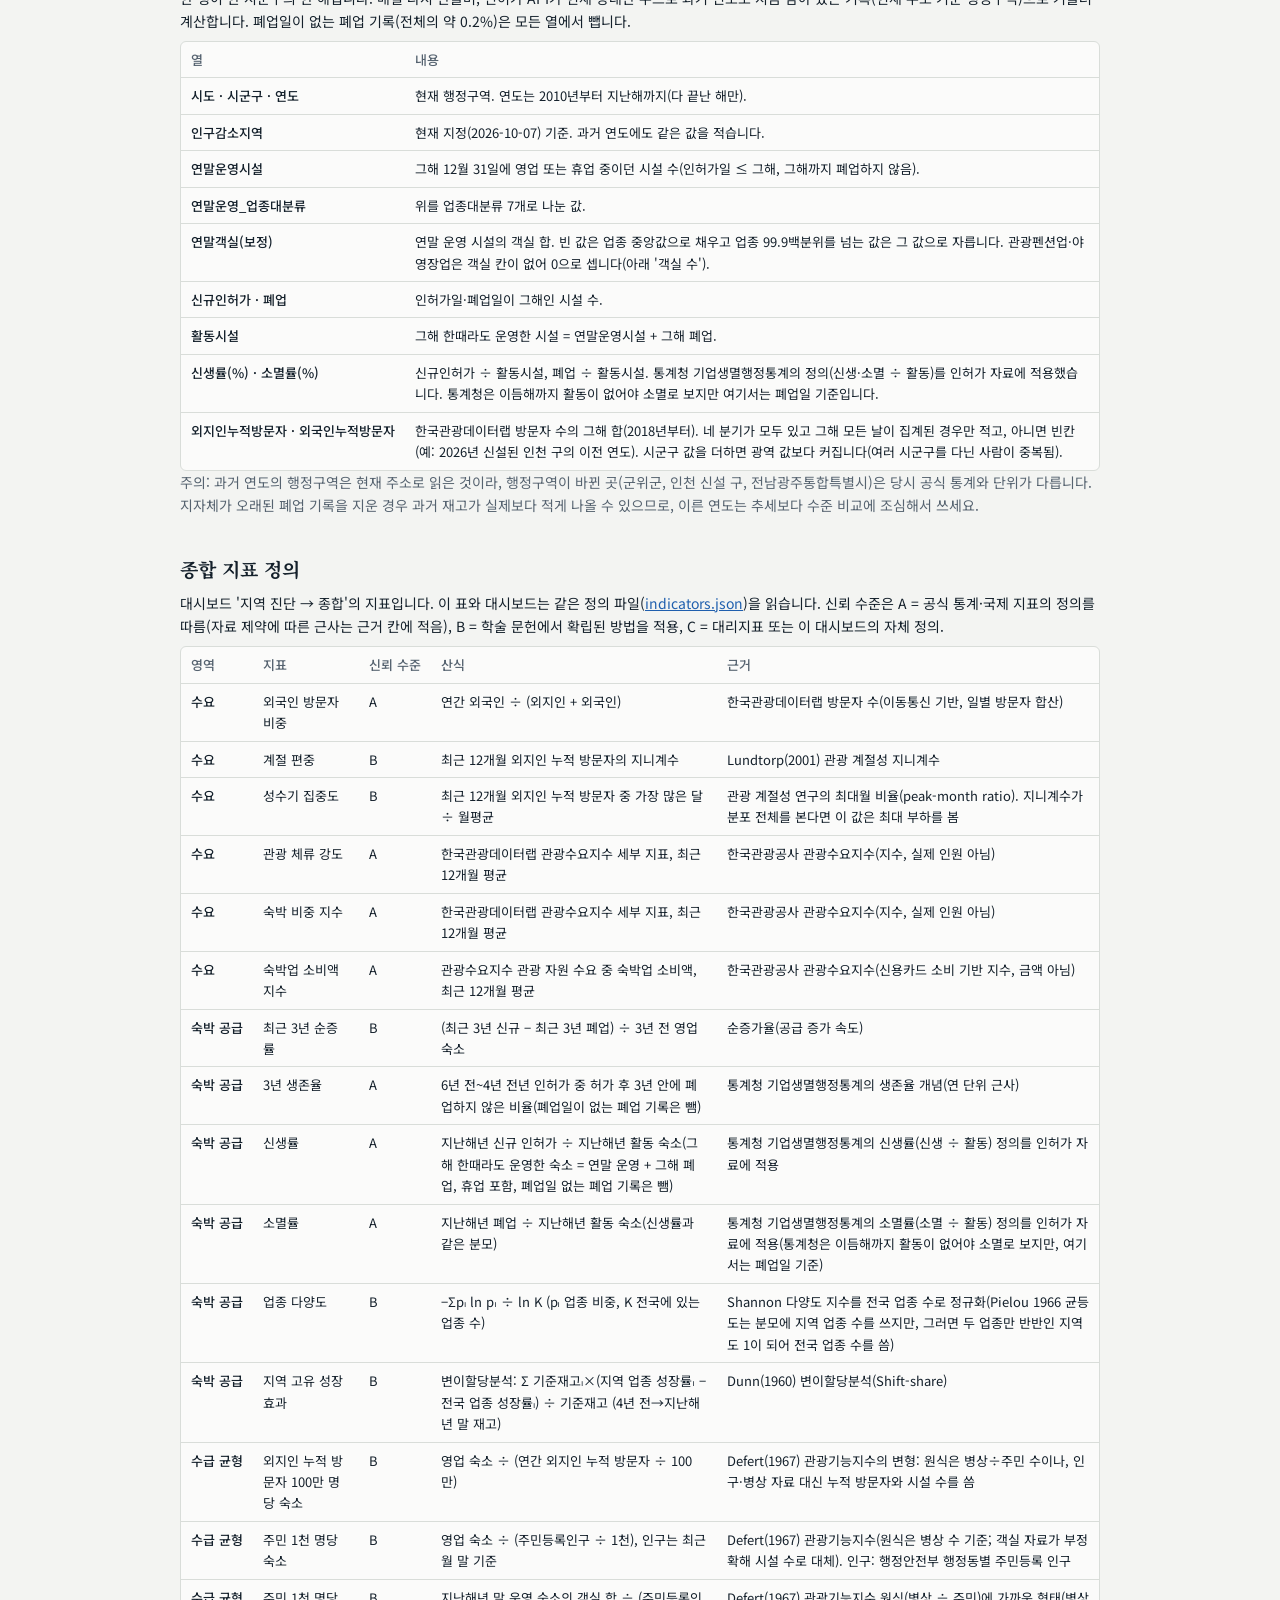
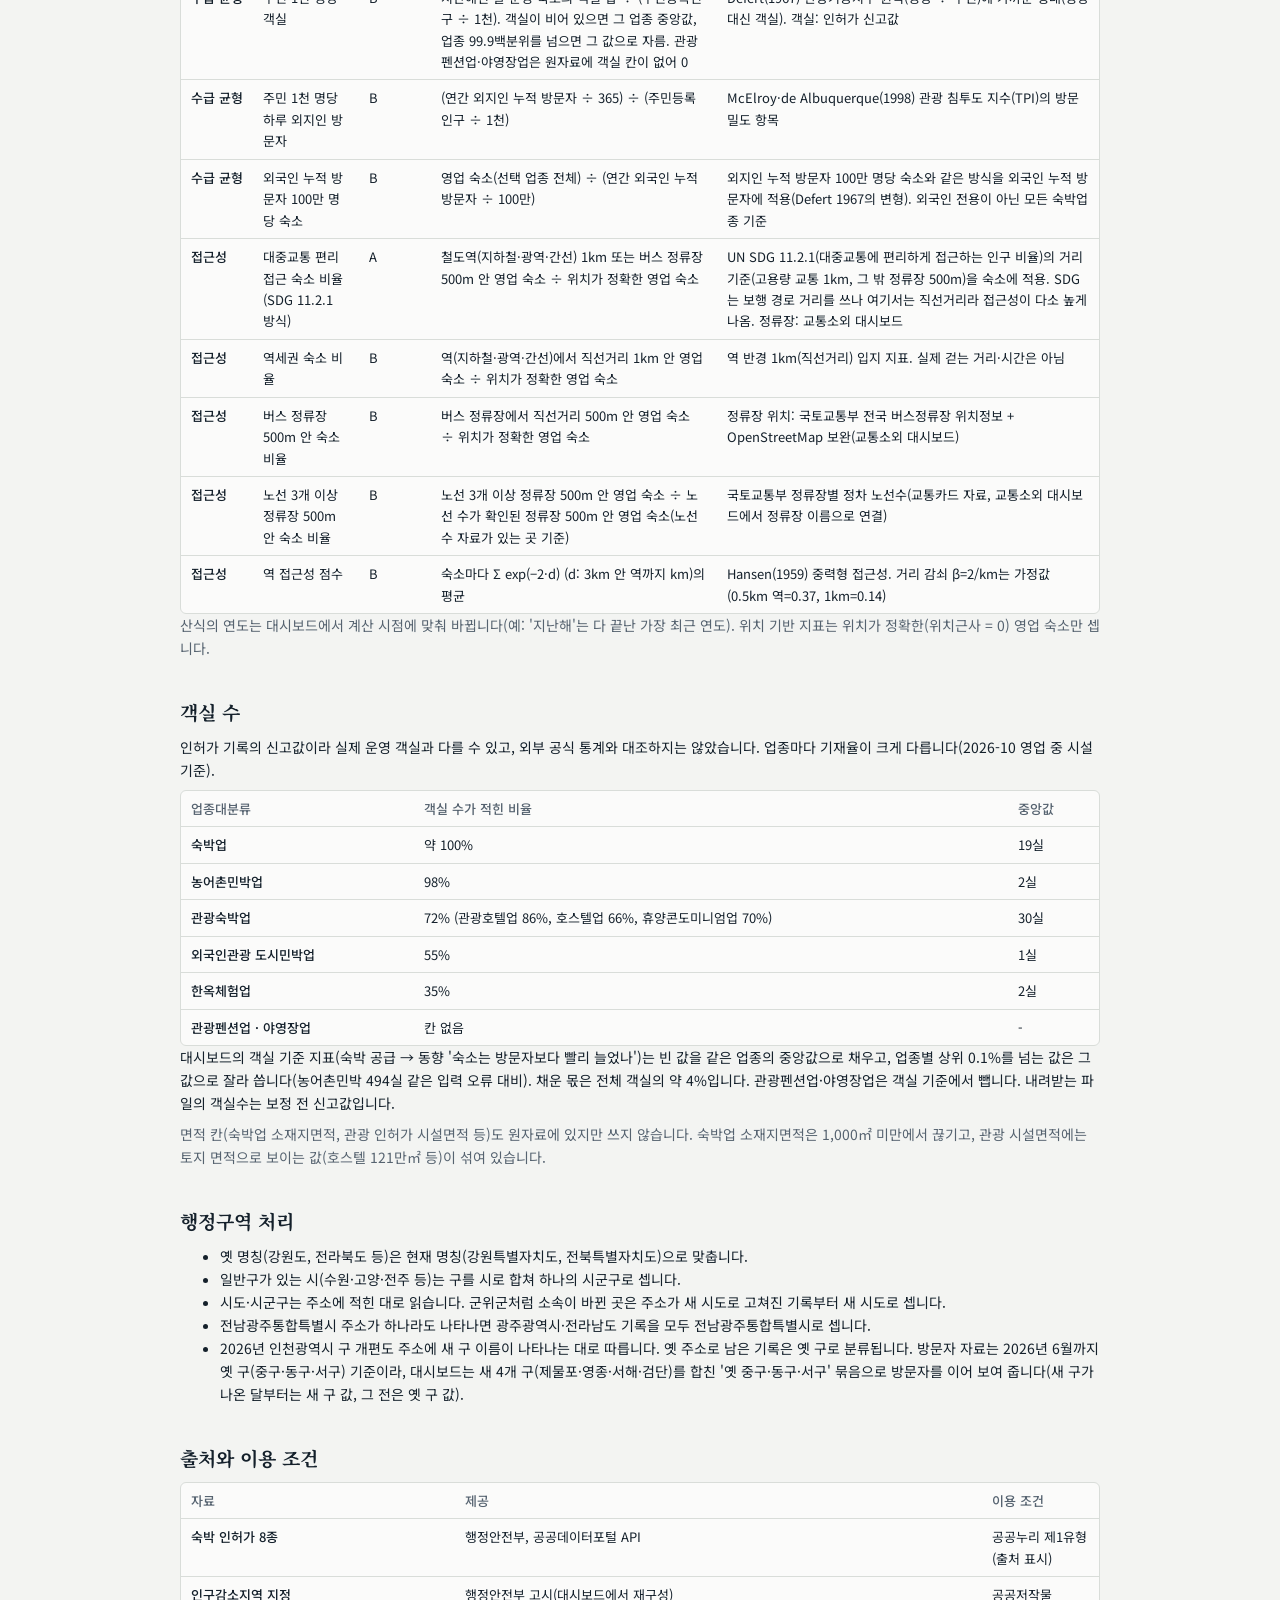
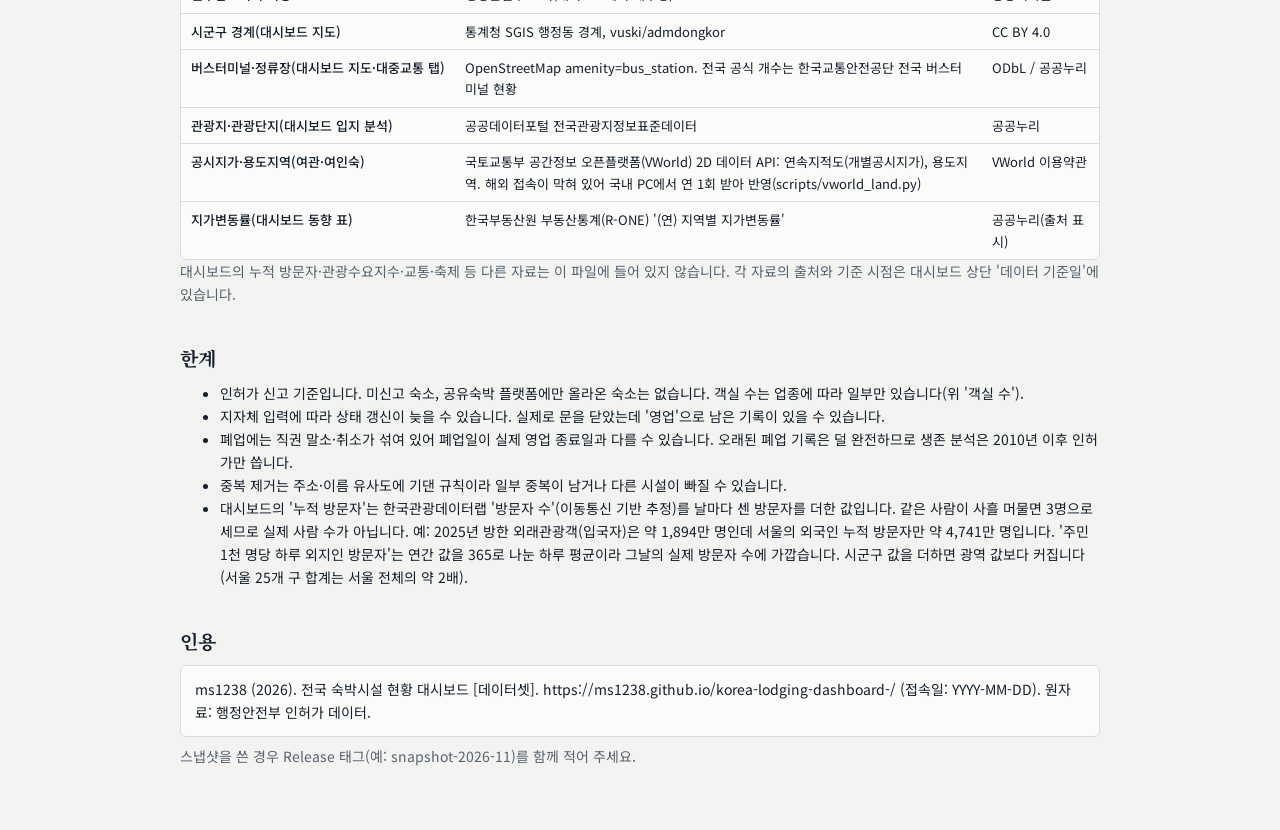
==== commit 0d37f254: "Research indicators: SDG 11.2.1 access, birth/death rates, rooms per resident, peak ratio; indicator" ====
--- a/site/codebook.html
+++ b/site/codebook.html
@@ -27,13 +27,15 @@
 <main>
 <header>
   <h1>숙박시설 데이터 코드북</h1>
-  <p class="muted"><a href="./">전국 숙박시설 현황 대시보드</a>에서 내려받는 전체 시설 파일의 열 정의, 가공 규칙, 출처와 한계를 적었습니다.</p>
+  <p class="muted"><a href="./">전국 숙박시설 현황 대시보드</a>에서 내려받는 파일(전체 시설, 시군구 연도별 패널, 종합 지표)의 열 정의, 가공 규칙, 출처와 한계를 적었습니다.</p>
 </header>
 
 <section>
   <h2>내려받기</h2>
   <ul>
     <li><a href="data/download/lodging.csv.gz">lodging.csv.gz</a>: 최신본. 매일 다시 만듭니다. gzip으로 압축한 CSV(UTF-8, BOM 포함)라 압축을 풀면 엑셀에서 바로 열립니다. R은 <code>readr::read_csv()</code>, Python은 <code>pandas.read_csv(..., encoding="utf-8-sig")</code>로 압축째 읽을 수 있습니다.</li>
+    <li><a href="data/download/panel_sgg.csv">panel_sgg.csv</a>: 시군구 × 연도 패널(2010년~지난해). 연말 재고·객실, 신규·폐업, 신생률·소멸률, 누적 방문자. 아래 '시군구 연도별 패널'을 보세요.</li>
+    <li>종합 지표 전체 시군구: 대시보드 '지역 진단 → 종합'의 '지표 정의와 근거'를 펼쳐 '전체 시군구 CSV'를 누르면, 아래 '종합 지표 정의'의 모든 지표를 전국 시군구별로 한 파일에 받습니다(그때 고른 업종 기준, 비율은 0~1 값).</li>
     <li><a href="https://github.com/ms1238/korea-lodging-dashboard-/releases">월별 스냅샷</a>: 매달 첫 정기 갱신 때 그날의 파일을 GitHub Release(<code>snapshot-YYYY-MM</code>)로 보관합니다. 인허가 API는 현재 상태만 주므로 특정 시점의 재현이나 패널 분석에는 스냅샷을 쓰세요.</li>
   </ul>
   <p>한 행이 한 시설입니다. 영업·휴업·폐업을 모두 담습니다(폐업에는 취소·말소·만료 등이 포함됩니다).</p>
@@ -74,6 +76,36 @@
     <li><b>좌표 없는 기록</b>: 야영장업은 좌표가 없으면 뺍니다. 다른 업종은 같은 시군구·동 시설들의 중앙값 위치를 넣고 위치근사 = 1로 표시합니다.</li>
     <li><b>지역을 읽지 못한 기록</b>: 주소에서 시군구를 알 수 없으면 뺍니다.</li>
   </ol>
+</section>
+
+<section>
+  <h2>시군구 연도별 패널 (panel_sgg.csv)</h2>
+  <p>한 행이 한 시군구의 한 해입니다. 매일 다시 만들며, 인허가 API가 현재 상태만 주므로 과거 연도도 지금 남아 있는 기록(현재 주소 기준 행정구역)으로 거슬러 계산합니다. 폐업일이 없는 폐업 기록(전체의 약 0.2%)은 모든 열에서 뺍니다.</p>
+  <div class="tablewrap"><table>
+    <thead><tr><th>열</th><th>내용</th></tr></thead>
+    <tbody>
+      <tr><td>시도 · 시군구 · 연도</td><td>현재 행정구역. 연도는 2010년부터 지난해까지(다 끝난 해만).</td></tr>
+      <tr><td>인구감소지역</td><td>현재 지정(2026-10-07) 기준. 과거 연도에도 같은 값을 적습니다.</td></tr>
+      <tr><td>연말운영시설</td><td>그해 12월 31일에 영업 또는 휴업 중이던 시설 수(인허가일 ≤ 그해, 그해까지 폐업하지 않음).</td></tr>
+      <tr><td>연말운영_업종대분류</td><td>위를 업종대분류 7개로 나눈 값.</td></tr>
+      <tr><td>연말객실(보정)</td><td>연말 운영 시설의 객실 합. 빈 값은 업종 중앙값으로 채우고 업종 99.9백분위를 넘는 값은 그 값으로 자릅니다. 관광펜션업·야영장업은 객실 칸이 없어 0으로 셉니다(아래 '객실 수').</td></tr>
+      <tr><td>신규인허가 · 폐업</td><td>인허가일·폐업일이 그해인 시설 수.</td></tr>
+      <tr><td>활동시설</td><td>그해 한때라도 운영한 시설 = 연말운영시설 + 그해 폐업.</td></tr>
+      <tr><td>신생률(%) · 소멸률(%)</td><td>신규인허가 ÷ 활동시설, 폐업 ÷ 활동시설. 통계청 기업생멸행정통계의 정의(신생·소멸 ÷ 활동)를 인허가 자료에 적용했습니다. 통계청은 이듬해까지 활동이 없어야 소멸로 보지만 여기서는 폐업일 기준입니다.</td></tr>
+      <tr><td>외지인누적방문자 · 외국인누적방문자</td><td>한국관광데이터랩 방문자 수의 그해 합(2018년부터). 네 분기가 모두 있고 그해 모든 날이 집계된 경우만 적고, 아니면 빈칸(예: 2026년 신설된 인천 구의 이전 연도). 시군구 값을 더하면 광역 값보다 커집니다(여러 시군구를 다닌 사람이 중복됨).</td></tr>
+    </tbody>
+  </table></div>
+  <p class="muted">주의: 과거 연도의 행정구역은 현재 주소로 읽은 것이라, 행정구역이 바뀐 곳(군위군, 인천 신설 구, 전남광주통합특별시)은 당시 공식 통계와 단위가 다릅니다. 지자체가 오래된 폐업 기록을 지운 경우 과거 재고가 실제보다 적게 나올 수 있으므로, 이른 연도는 추세보다 수준 비교에 조심해서 쓰세요.</p>
+</section>
+
+<section>
+  <h2>종합 지표 정의</h2>
+  <p>대시보드 '지역 진단 → 종합'의 지표입니다. 이 표와 대시보드는 같은 정의 파일(<a href="indicators.json">indicators.json</a>)을 읽습니다. 신뢰 수준은 <span id="tier-legend"></span></p>
+  <div class="tablewrap"><table>
+    <thead><tr><th>영역</th><th>지표</th><th>신뢰 수준</th><th>산식</th><th>근거</th></tr></thead>
+    <tbody id="ind-body"><tr><td colspan="5">불러오는 중…</td></tr></tbody>
+  </table></div>
+  <p class="muted">산식의 연도는 대시보드에서 계산 시점에 맞춰 바뀝니다(예: '지난해'는 다 끝난 가장 최근 연도). 위치 기반 지표는 위치가 정확한(위치근사 = 0) 영업 숙소만 셉니다.</p>
 </section>
 
 <section>
@@ -139,5 +171,14 @@
   <p class="muted">스냅샷을 쓴 경우 Release 태그(예: snapshot-2026-11)를 함께 적어 주세요.</p>
 </section>
 </main>
+<script>
+fetch('indicators.json').then(r => r.json()).then(d => {
+  const esc = t => String(t).replace(/[&<>"]/g, c => ({ '&': '&amp;', '<': '&lt;', '>': '&gt;', '"': '&quot;' })[c]);
+  const words = { C0: '6년 전', C1: '4년 전', SS_Y0: '4년 전', SS_Y1: '지난해', Y1: '지난해', POP: '최근 월' };
+  document.getElementById('tier-legend').textContent = Object.entries(d.tiers).map(([k, v]) => `${k} = ${v}`).join(', ') + '.';
+  document.getElementById('ind-body').innerHTML = d.areas.flatMap(a => d.list.filter(x => x.area === a)).map(x =>
+    `<tr><td>${esc(x.area)}</td><td>${esc(x.name)}</td><td>${esc(x.tier)}</td><td>${esc(x.formula.replace(/\{(\w+)\}/g, (m, k) => words[k] || m))}</td><td>${esc(x.source)}</td></tr>`).join('');
+}).catch(() => { document.getElementById('ind-body').innerHTML = '<tr><td colspan="5">지표 정의를 불러오지 못했습니다. indicators.json을 직접 여세요.</td></tr>'; });
+</script>
 </body>
 </html>
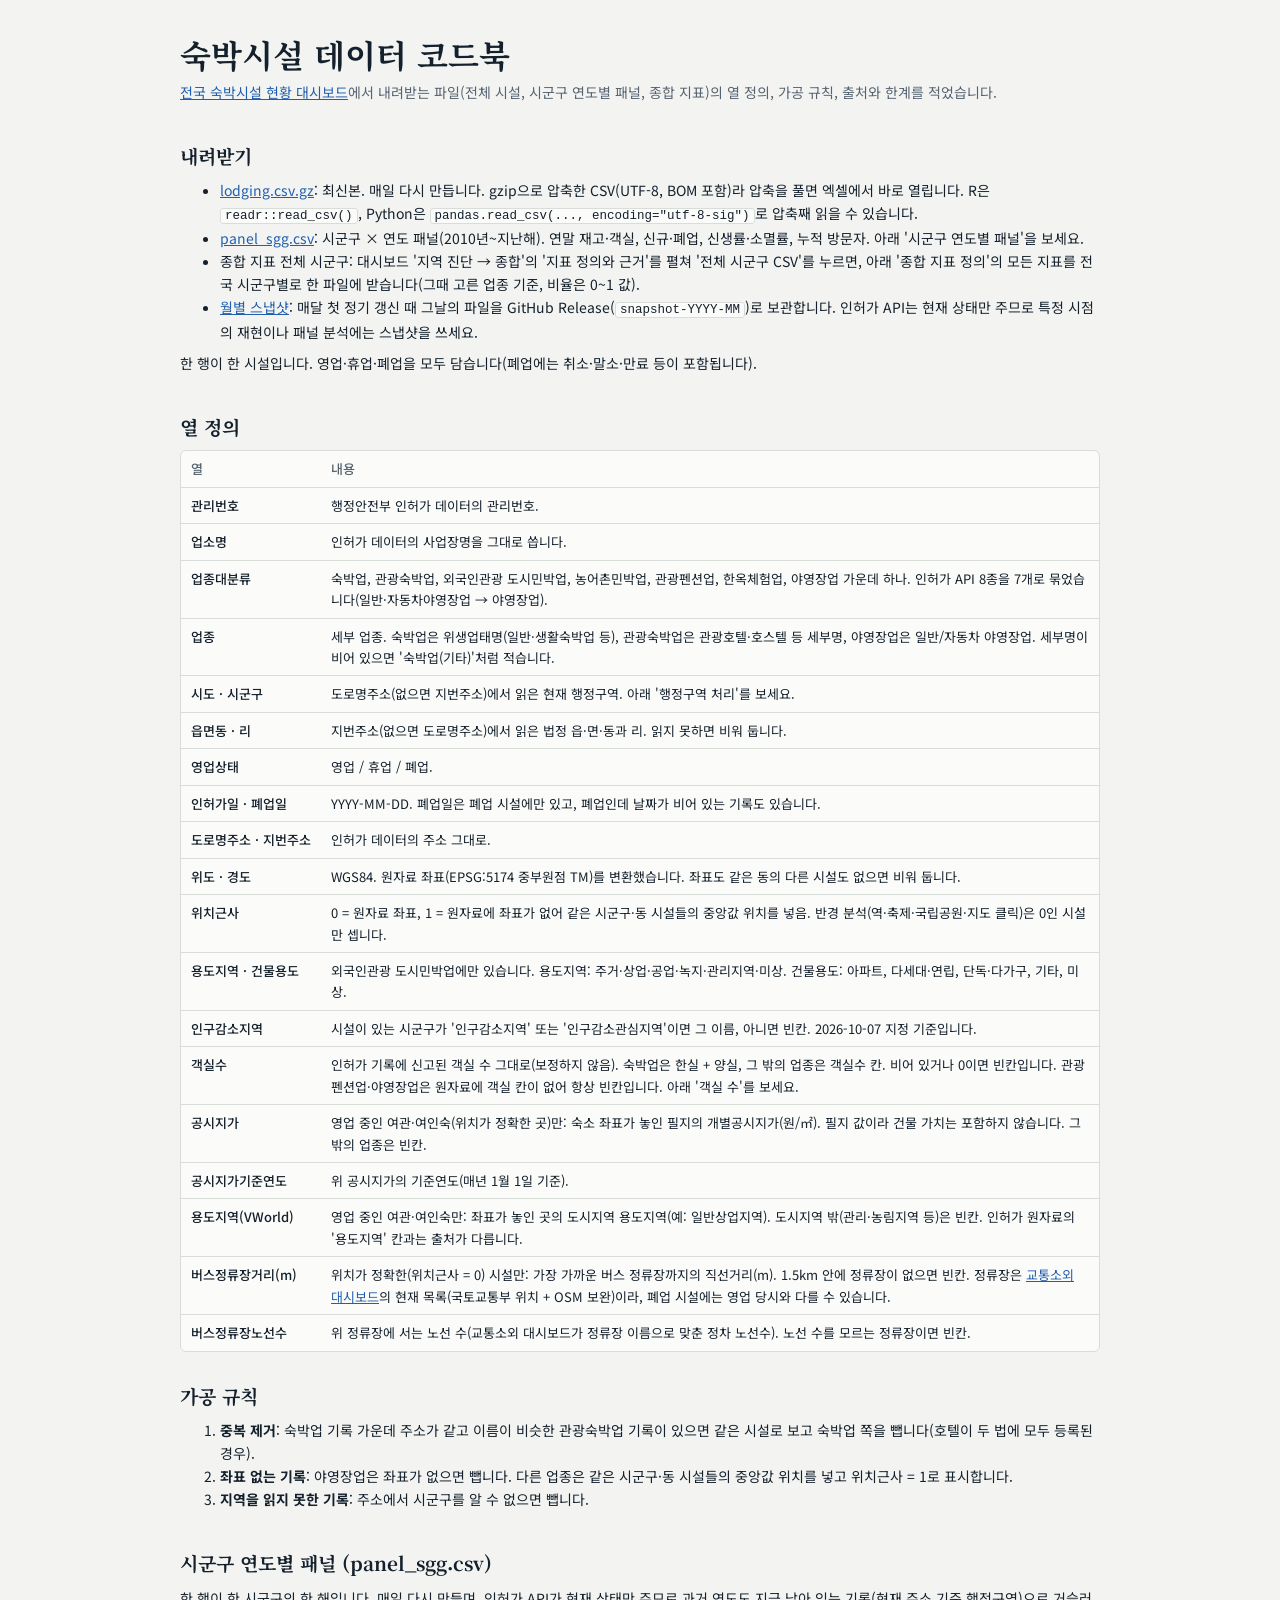
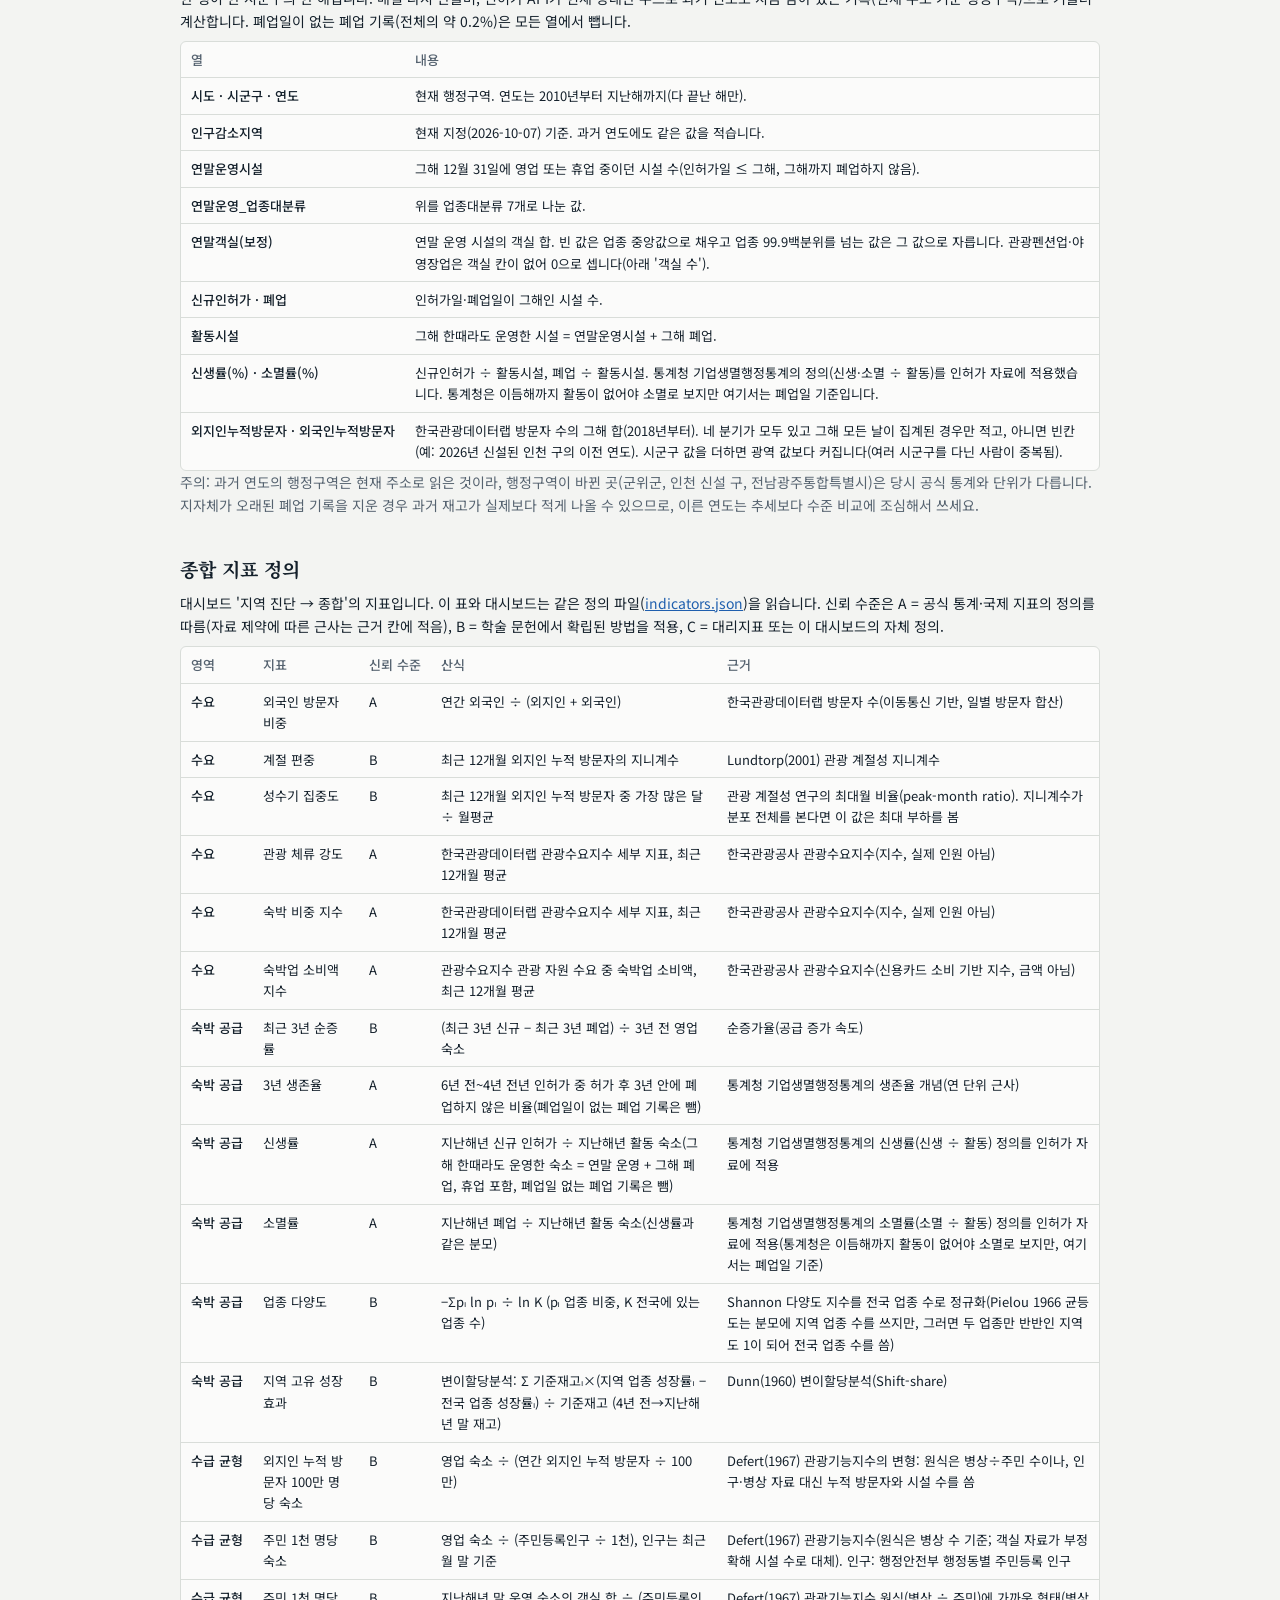
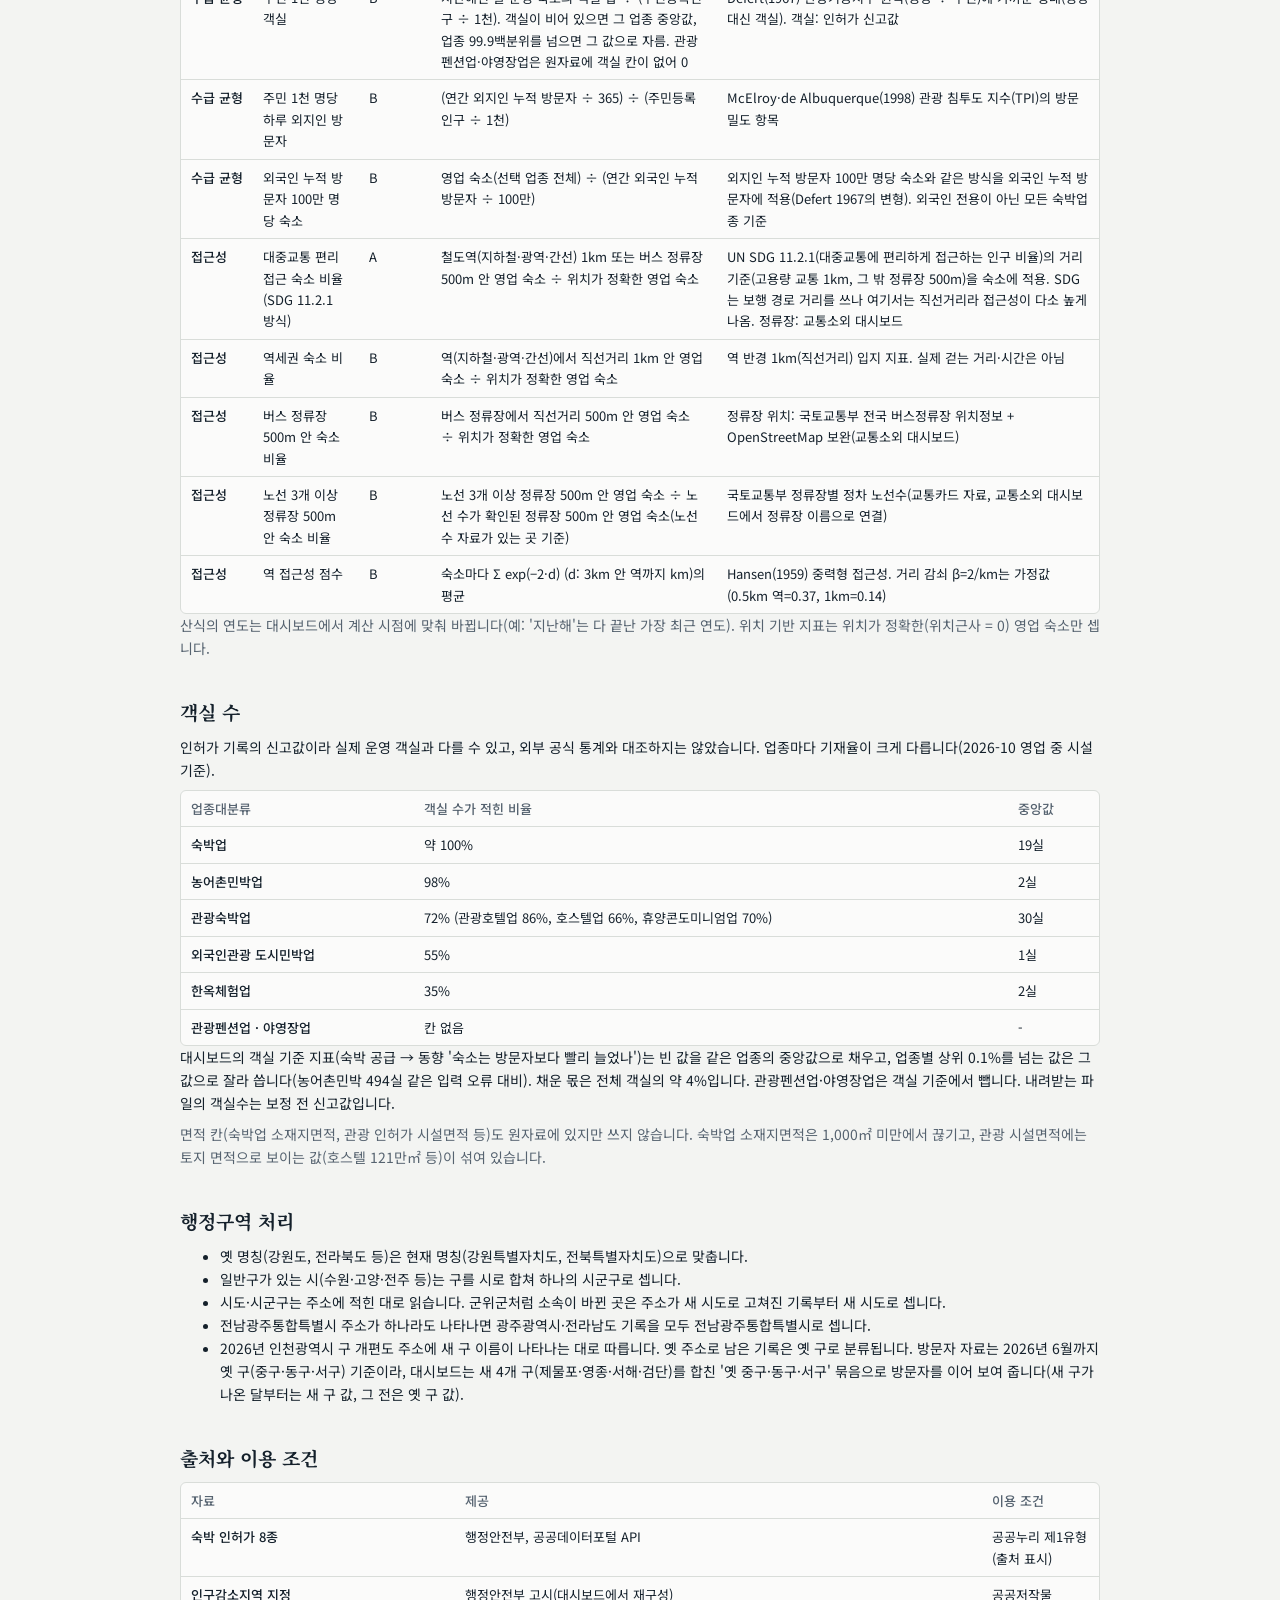
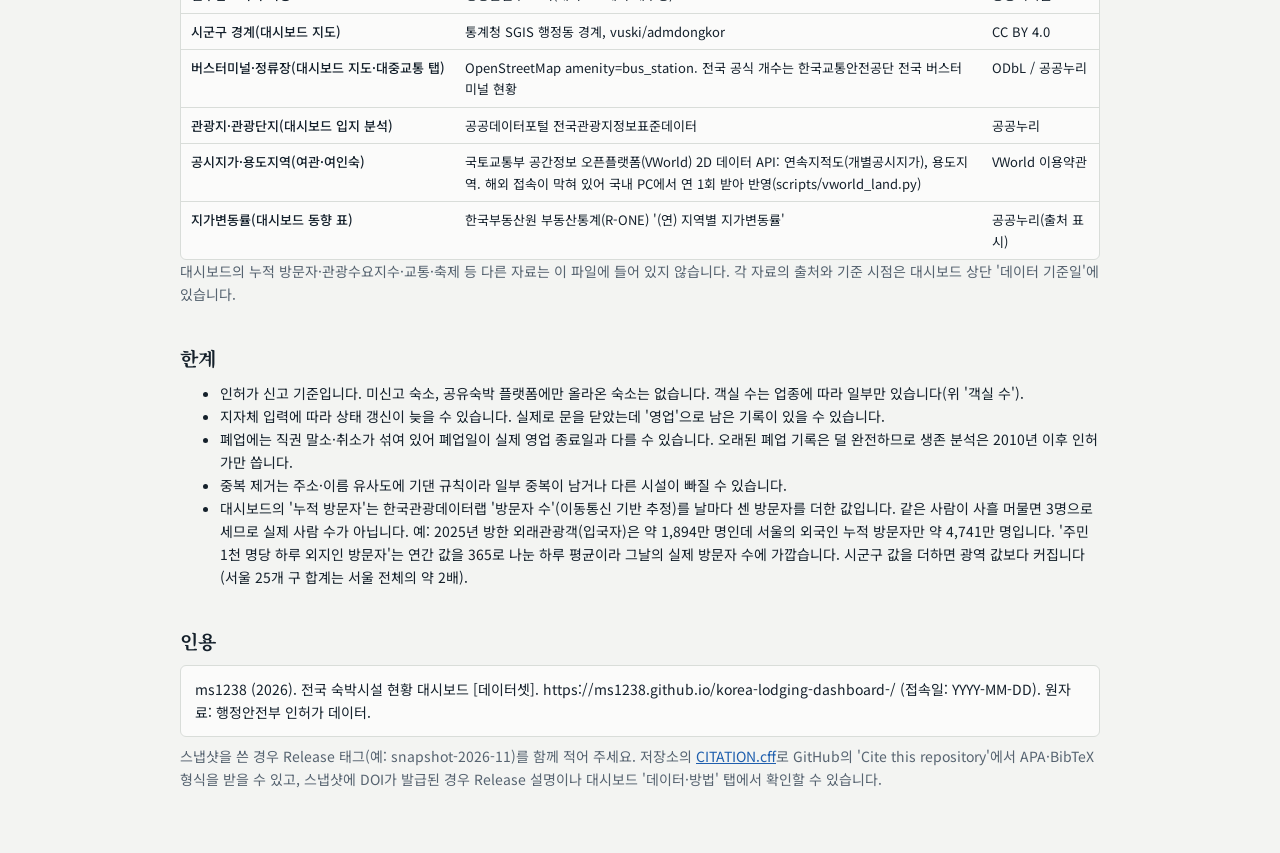
==== commit 3bed2c74: "Organize the page by tourism reception-readiness areas; policy context, data & methods, official che" ====
--- a/site/codebook.html
+++ b/site/codebook.html
@@ -168,7 +168,7 @@
 <section>
   <h2>인용</h2>
   <p class="cite">ms1238 (2026). 전국 숙박시설 현황 대시보드 [데이터셋]. https://ms1238.github.io/korea-lodging-dashboard-/ (접속일: YYYY-MM-DD). 원자료: 행정안전부 인허가 데이터.</p>
-  <p class="muted">스냅샷을 쓴 경우 Release 태그(예: snapshot-2026-11)를 함께 적어 주세요.</p>
+  <p class="muted">스냅샷을 쓴 경우 Release 태그(예: snapshot-2026-11)를 함께 적어 주세요. 저장소의 <a href="https://github.com/ms1238/korea-lodging-dashboard-/blob/main/CITATION.cff">CITATION.cff</a>로 GitHub의 'Cite this repository'에서 APA·BibTeX 형식을 받을 수 있고, 스냅샷에 DOI가 발급된 경우 Release 설명이나 대시보드 '데이터·방법' 탭에서 확인할 수 있습니다.</p>
 </section>
 </main>
 <script>
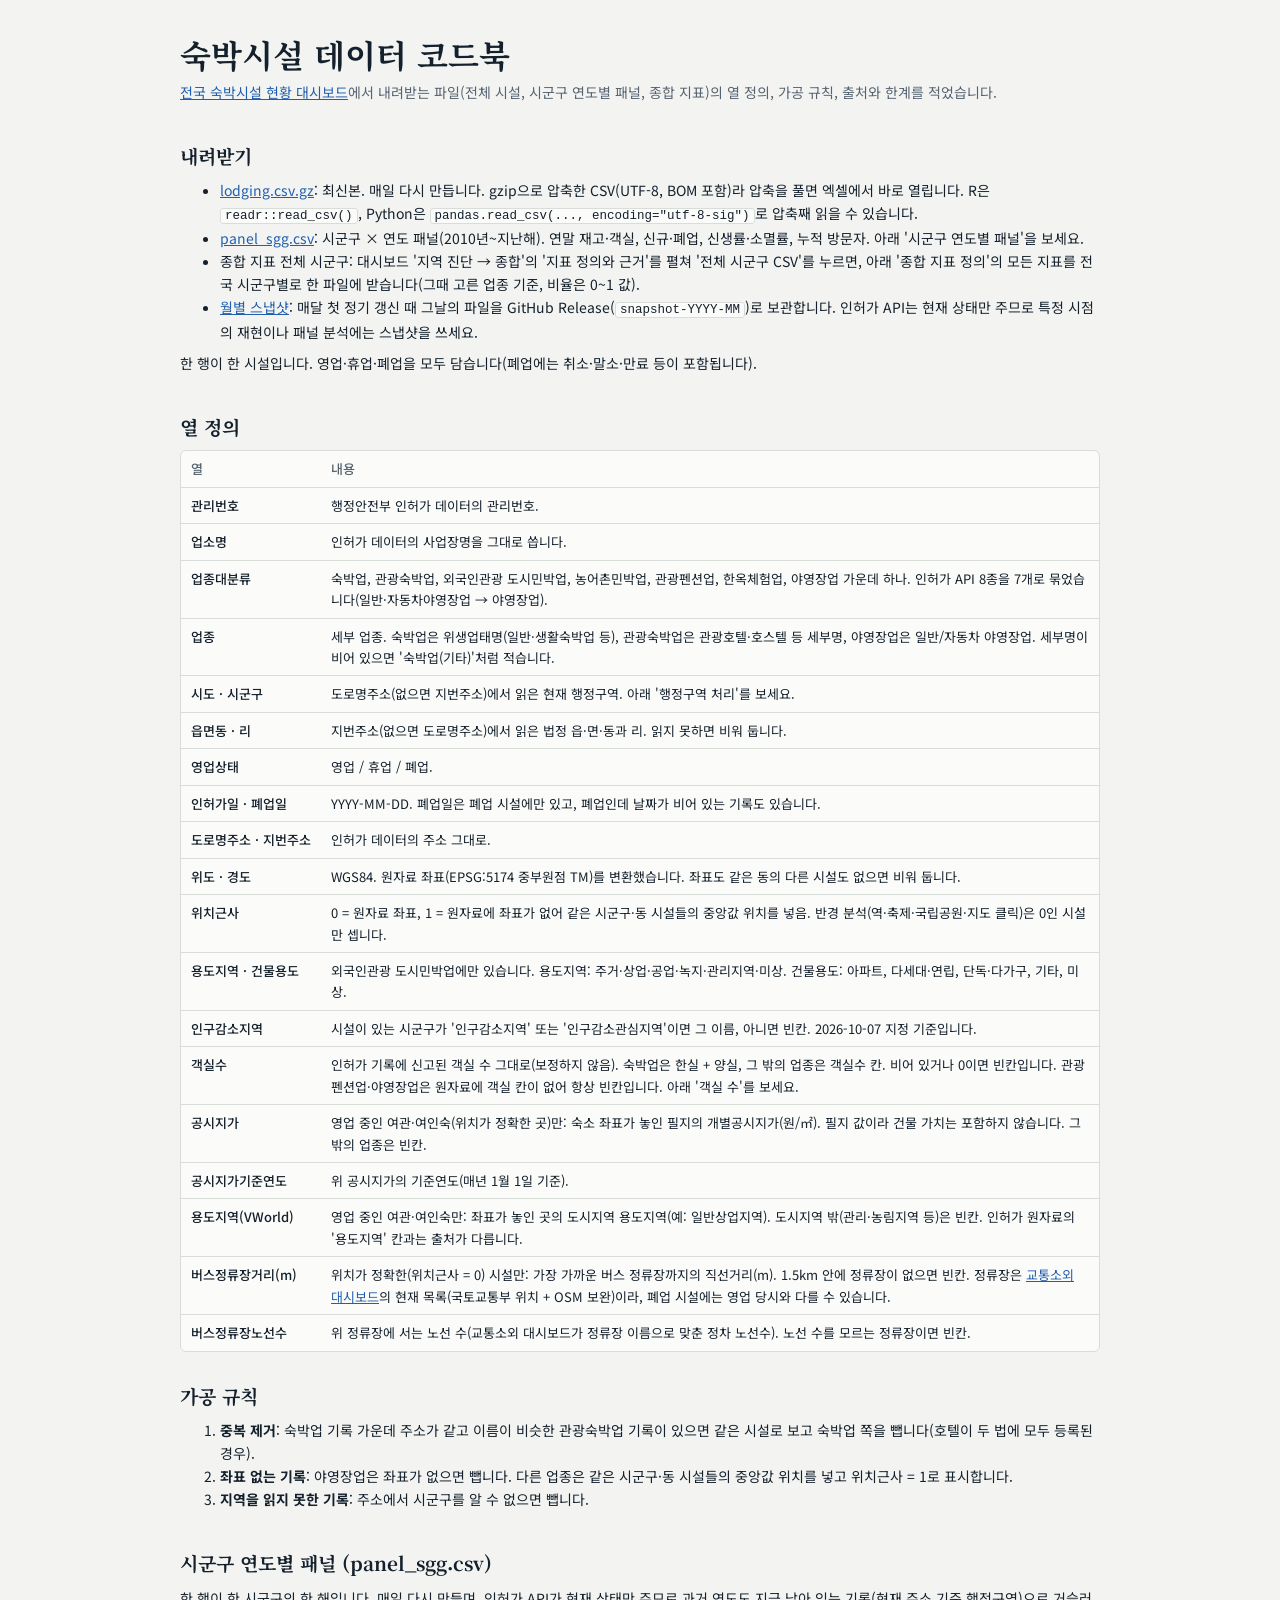
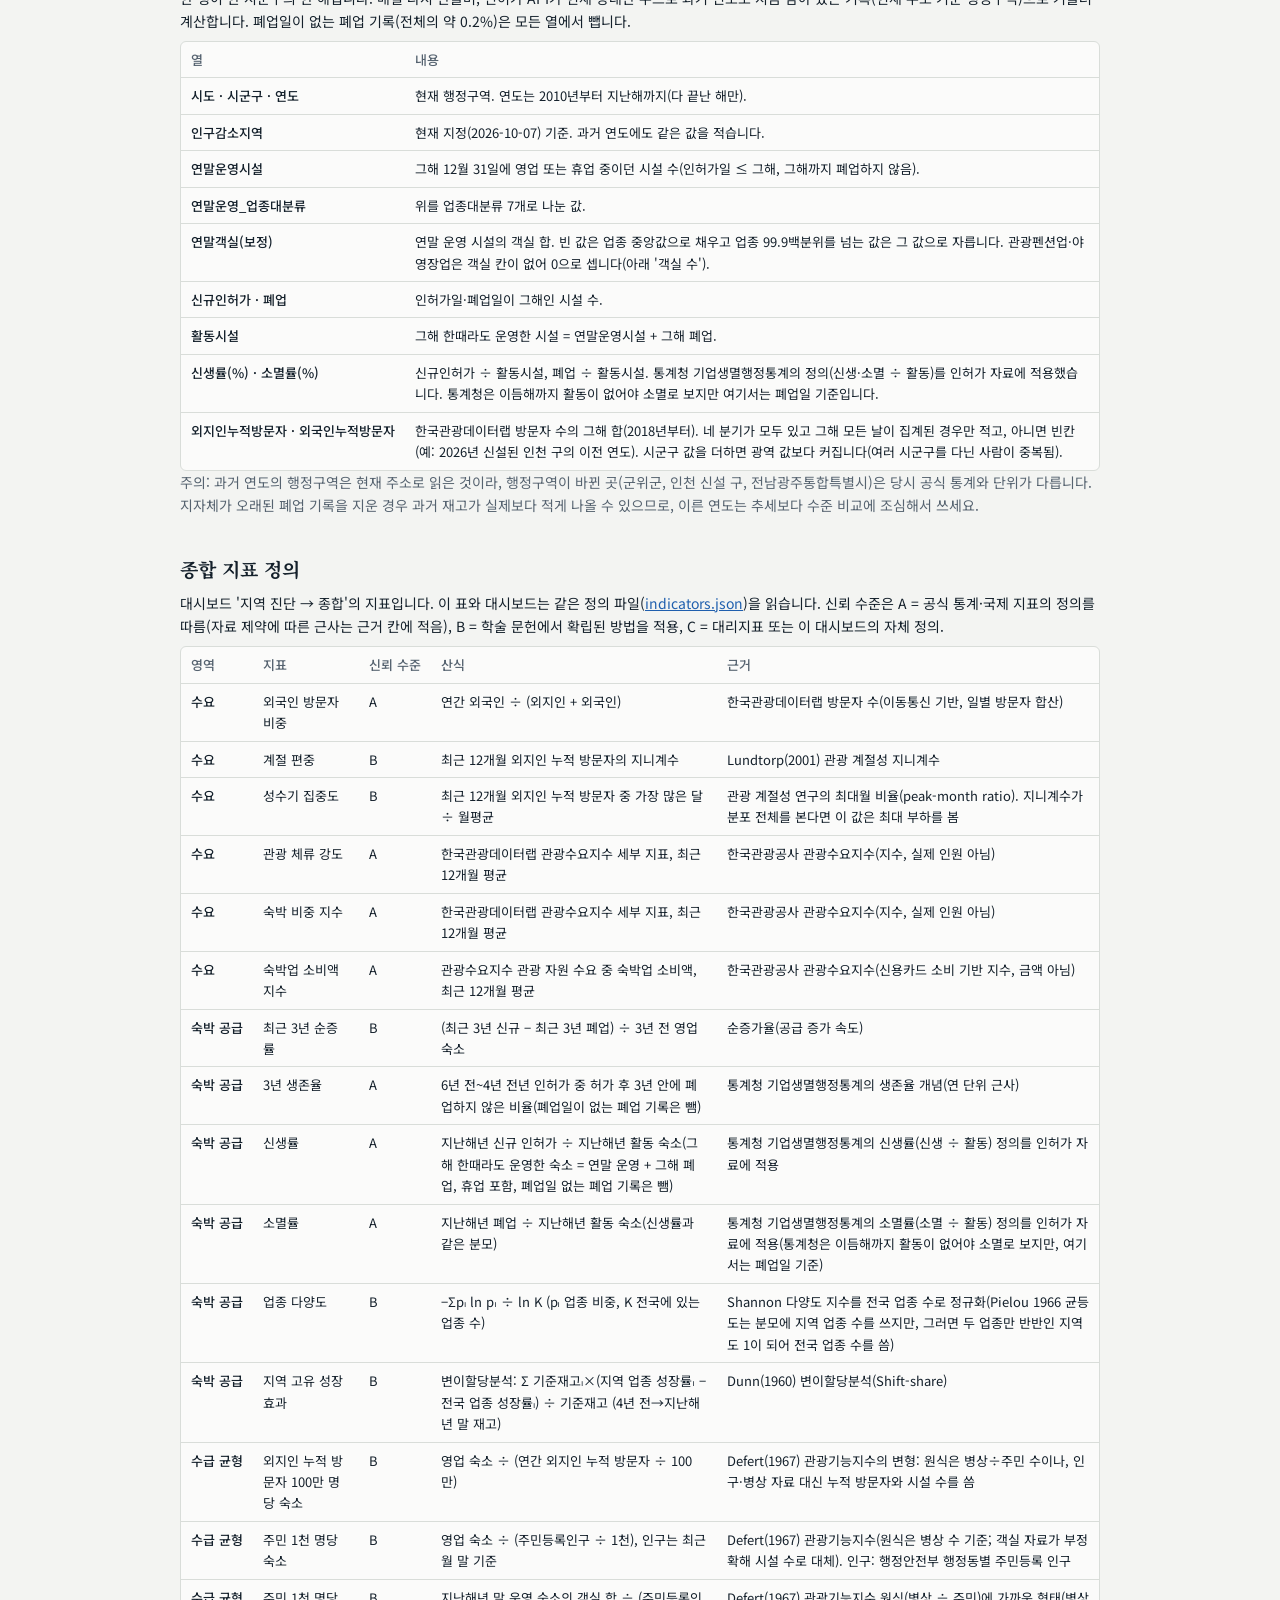
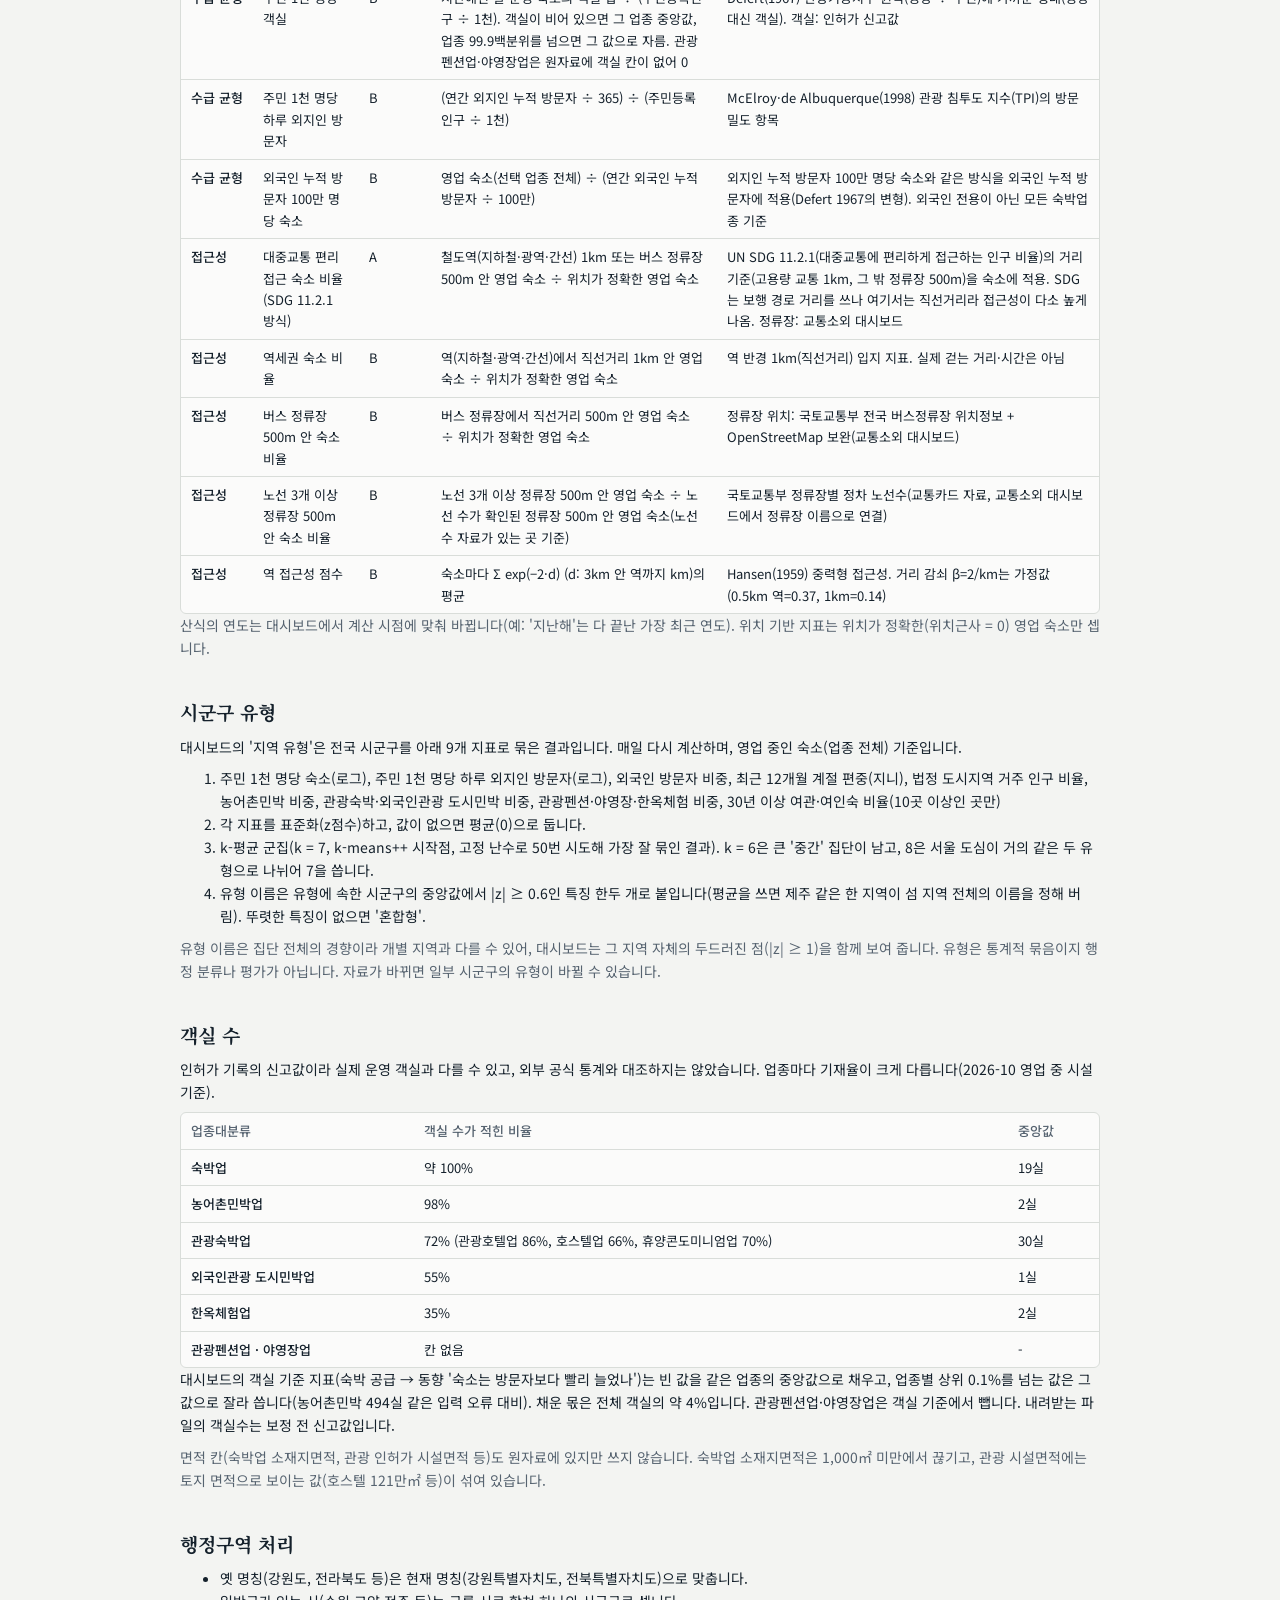
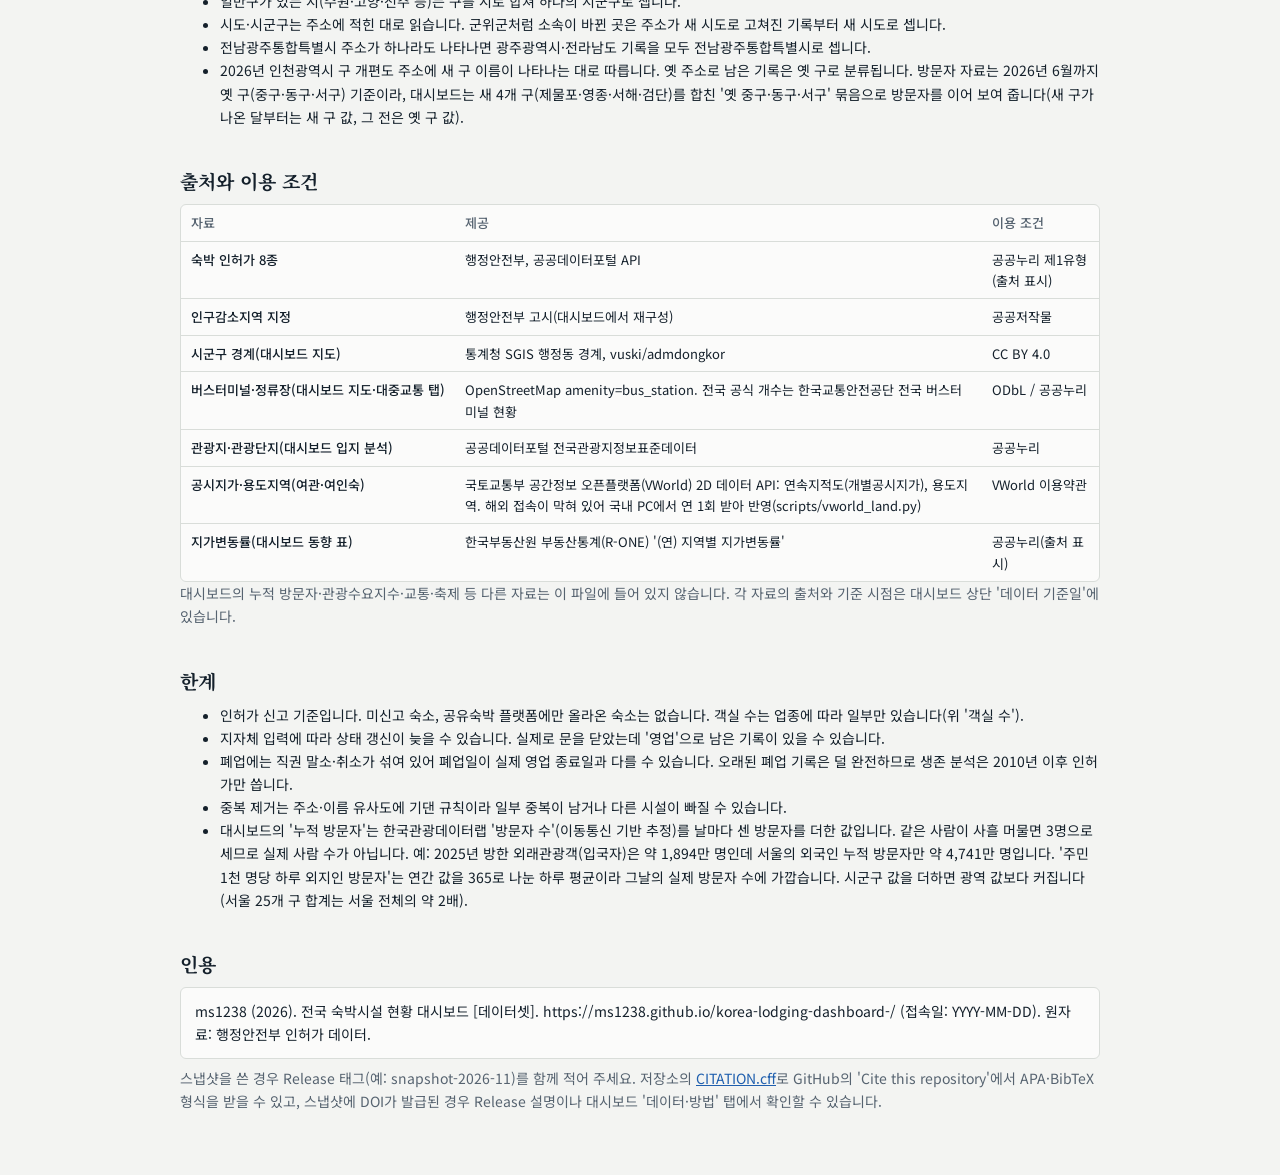
==== commit 7d9c2b54: "시군구 유형: k-means typology of 시군구 with a 'same type' comparison group and a map coloring - build.py ad" ====
--- a/site/codebook.html
+++ b/site/codebook.html
@@ -109,6 +109,18 @@
 </section>
 
 <section>
+  <h2>시군구 유형</h2>
+  <p>대시보드의 '지역 유형'은 전국 시군구를 아래 9개 지표로 묶은 결과입니다. 매일 다시 계산하며, 영업 중인 숙소(업종 전체) 기준입니다.</p>
+  <ol>
+    <li>주민 1천 명당 숙소(로그), 주민 1천 명당 하루 외지인 방문자(로그), 외국인 방문자 비중, 최근 12개월 계절 편중(지니), 법정 도시지역 거주 인구 비율, 농어촌민박 비중, 관광숙박·외국인관광 도시민박 비중, 관광펜션·야영장·한옥체험 비중, 30년 이상 여관·여인숙 비율(10곳 이상인 곳만)</li>
+    <li>각 지표를 표준화(z점수)하고, 값이 없으면 평균(0)으로 둡니다.</li>
+    <li>k-평균 군집(k = 7, k-means++ 시작점, 고정 난수로 50번 시도해 가장 잘 묶인 결과). k = 6은 큰 '중간' 집단이 남고, 8은 서울 도심이 거의 같은 두 유형으로 나뉘어 7을 씁니다.</li>
+    <li>유형 이름은 유형에 속한 시군구의 중앙값에서 |z| ≥ 0.6인 특징 한두 개로 붙입니다(평균을 쓰면 제주 같은 한 지역이 섬 지역 전체의 이름을 정해 버림). 뚜렷한 특징이 없으면 '혼합형'.</li>
+  </ol>
+  <p class="muted">유형 이름은 집단 전체의 경향이라 개별 지역과 다를 수 있어, 대시보드는 그 지역 자체의 두드러진 점(|z| ≥ 1)을 함께 보여 줍니다. 유형은 통계적 묶음이지 행정 분류나 평가가 아닙니다. 자료가 바뀌면 일부 시군구의 유형이 바뀔 수 있습니다.</p>
+</section>
+
+<section>
   <h2>객실 수</h2>
   <p>인허가 기록의 신고값이라 실제 운영 객실과 다를 수 있고, 외부 공식 통계와 대조하지는 않았습니다. 업종마다 기재율이 크게 다릅니다(2026-10 영업 중 시설 기준).</p>
   <div class="tablewrap"><table>
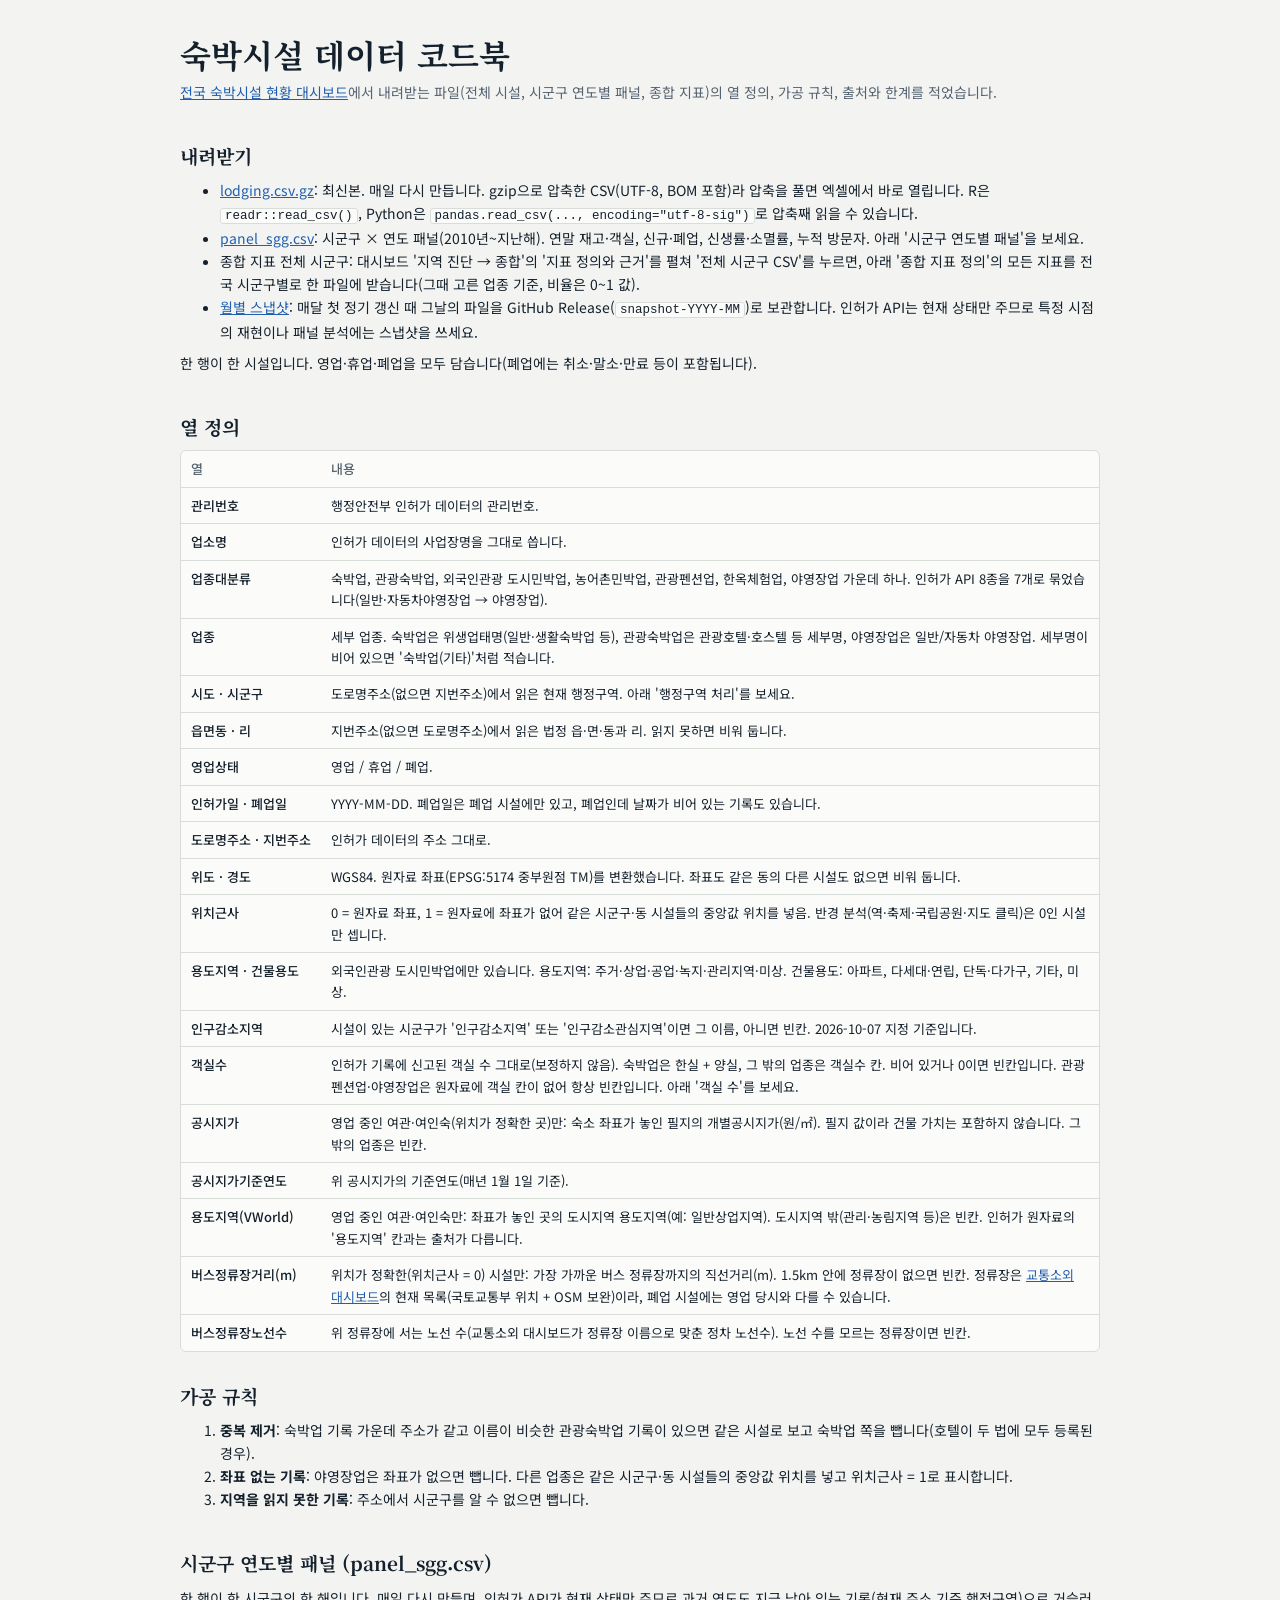
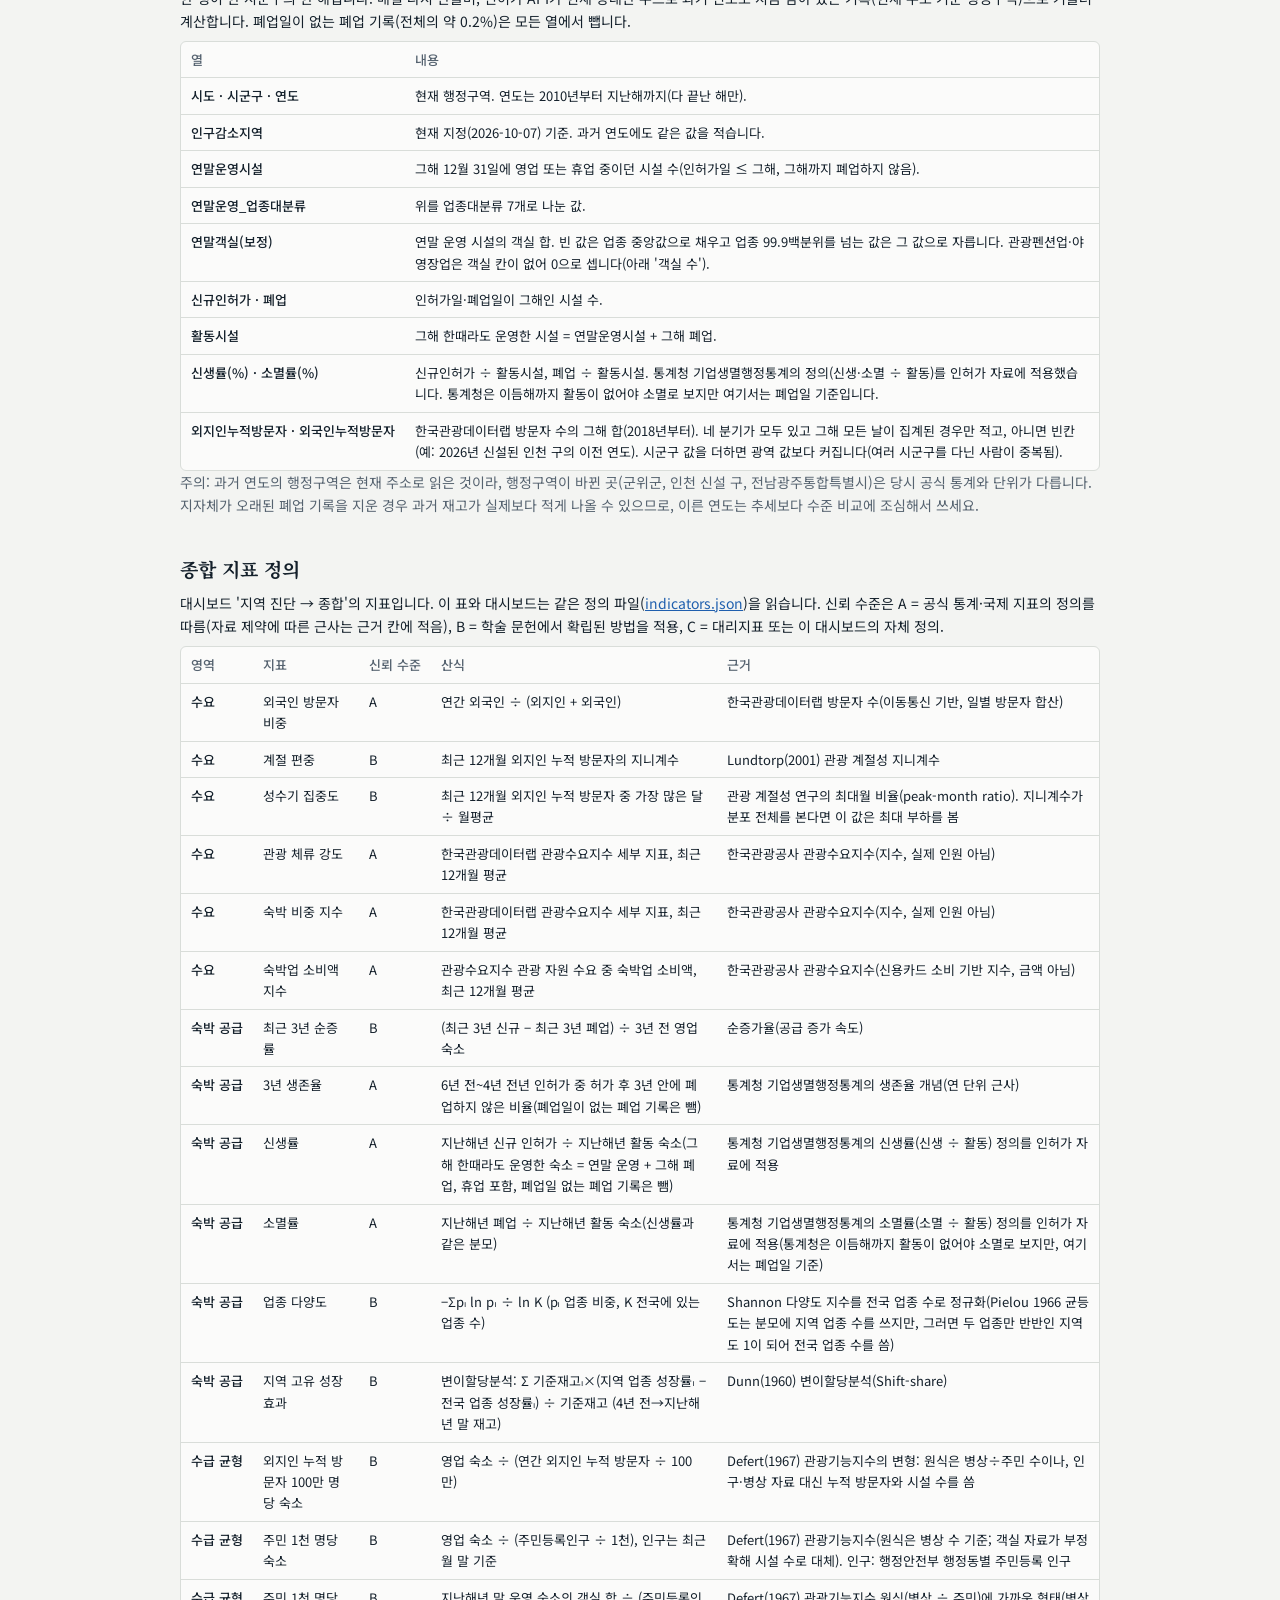
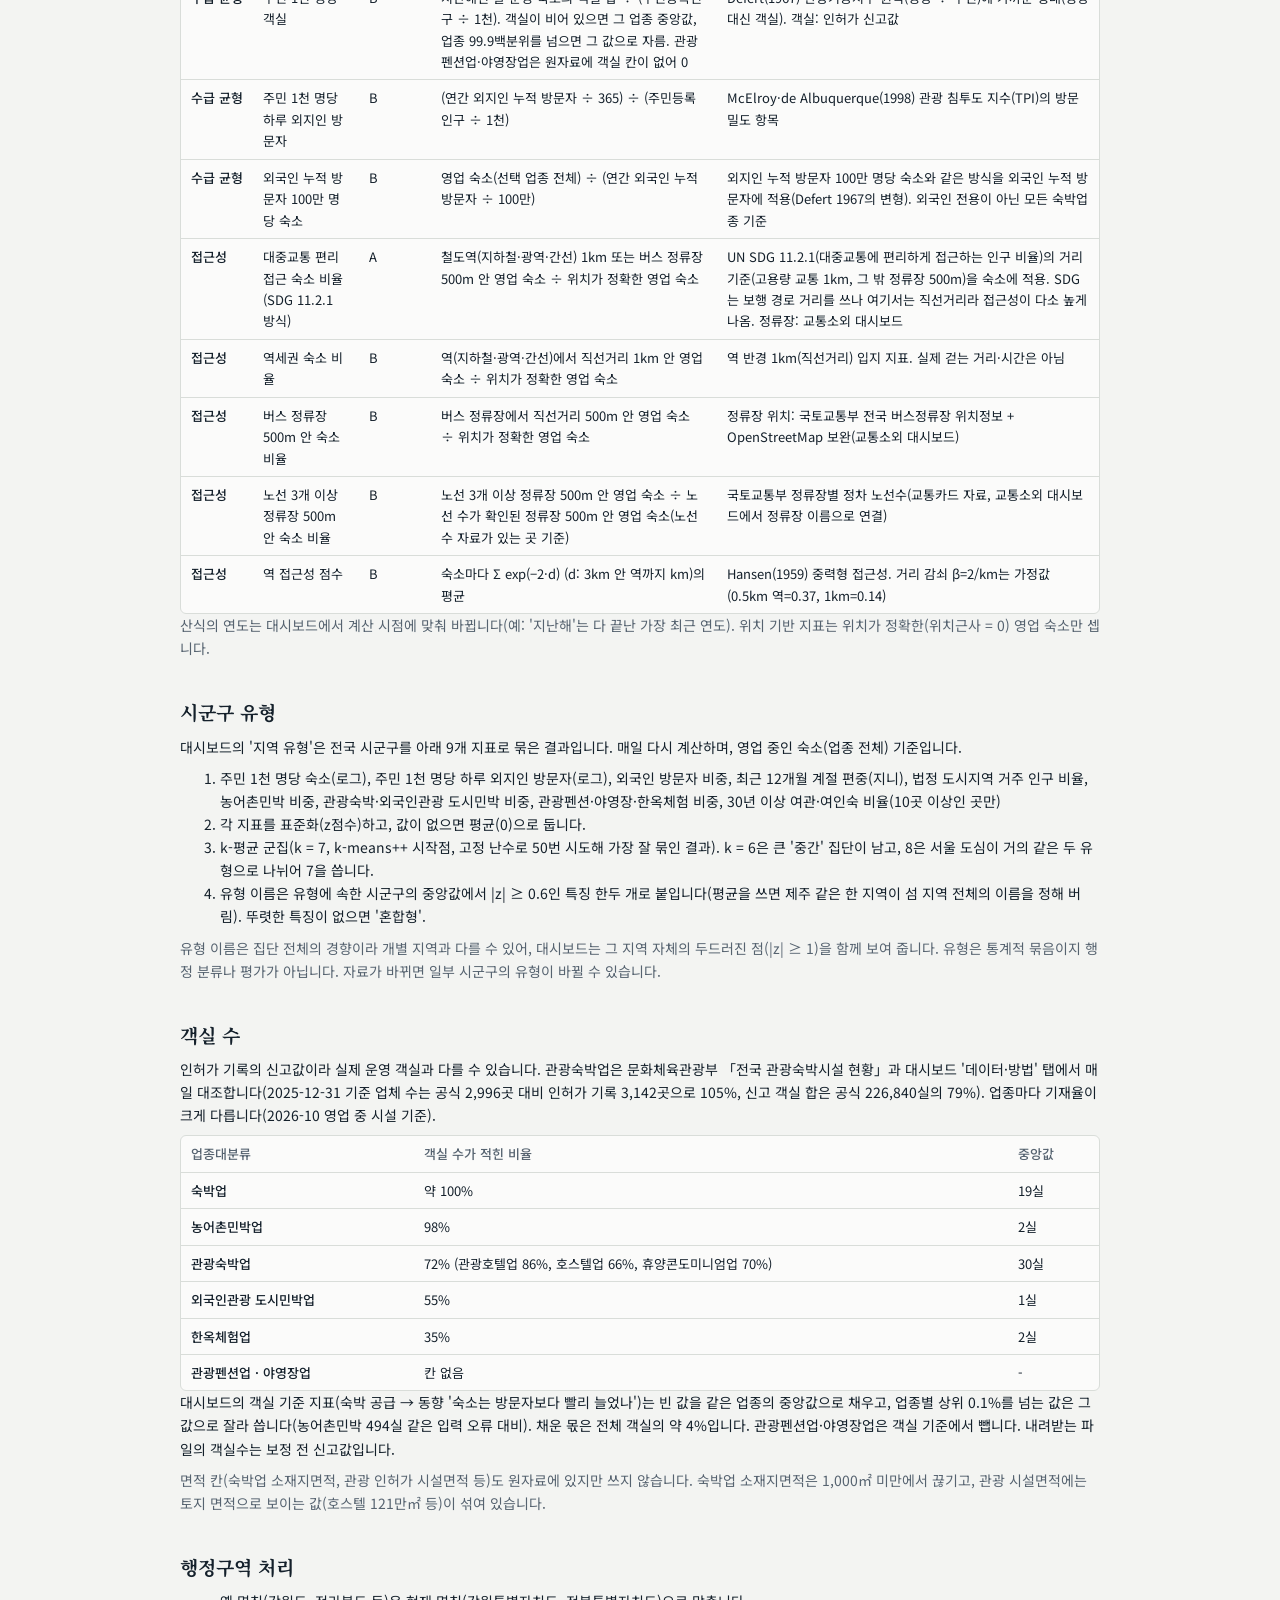
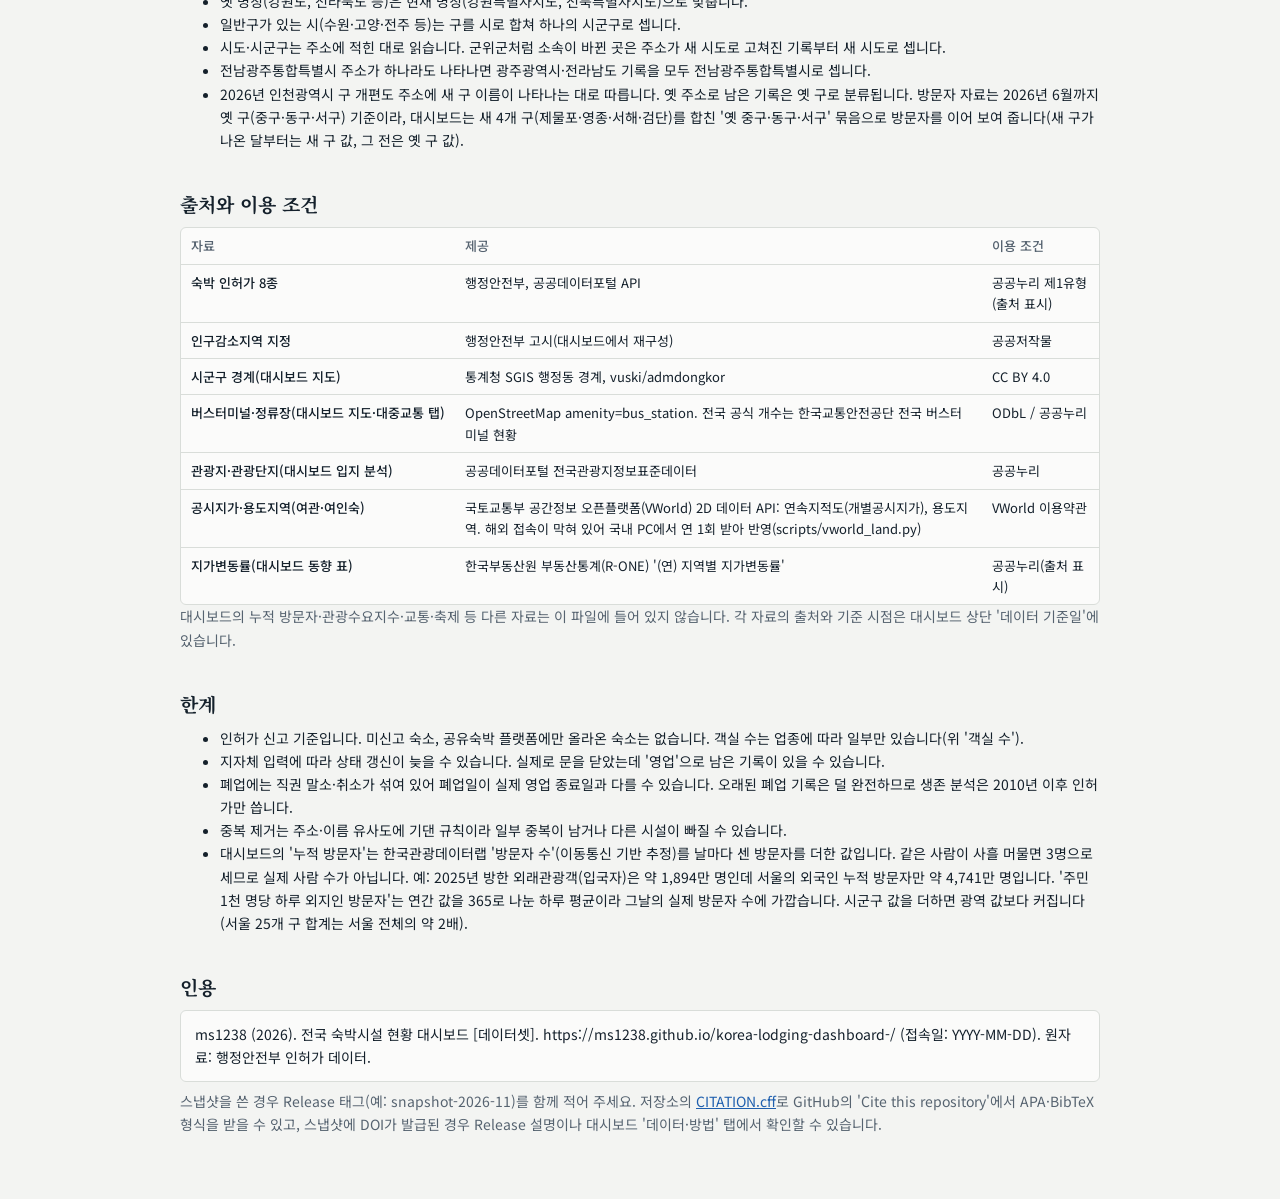
==== commit 103c74b8: "공식 통계 대조: read the ministry's 시도-as-columns table and add a per-업종 comparison The 문화체육관광부 전국 관광숙박시설 " ====
--- a/site/codebook.html
+++ b/site/codebook.html
@@ -122,7 +122,7 @@
 
 <section>
   <h2>객실 수</h2>
-  <p>인허가 기록의 신고값이라 실제 운영 객실과 다를 수 있고, 외부 공식 통계와 대조하지는 않았습니다. 업종마다 기재율이 크게 다릅니다(2026-10 영업 중 시설 기준).</p>
+  <p>인허가 기록의 신고값이라 실제 운영 객실과 다를 수 있습니다. 관광숙박업은 문화체육관광부 「전국 관광숙박시설 현황」과 대시보드 '데이터·방법' 탭에서 매일 대조합니다(2025-12-31 기준 업체 수는 공식 2,996곳 대비 인허가 기록 3,142곳으로 105%, 신고 객실 합은 공식 226,840실의 79%). 업종마다 기재율이 크게 다릅니다(2026-10 영업 중 시설 기준).</p>
   <div class="tablewrap"><table>
     <thead><tr><th>업종대분류</th><th>객실 수가 적힌 비율</th><th>중앙값</th></tr></thead>
     <tbody>
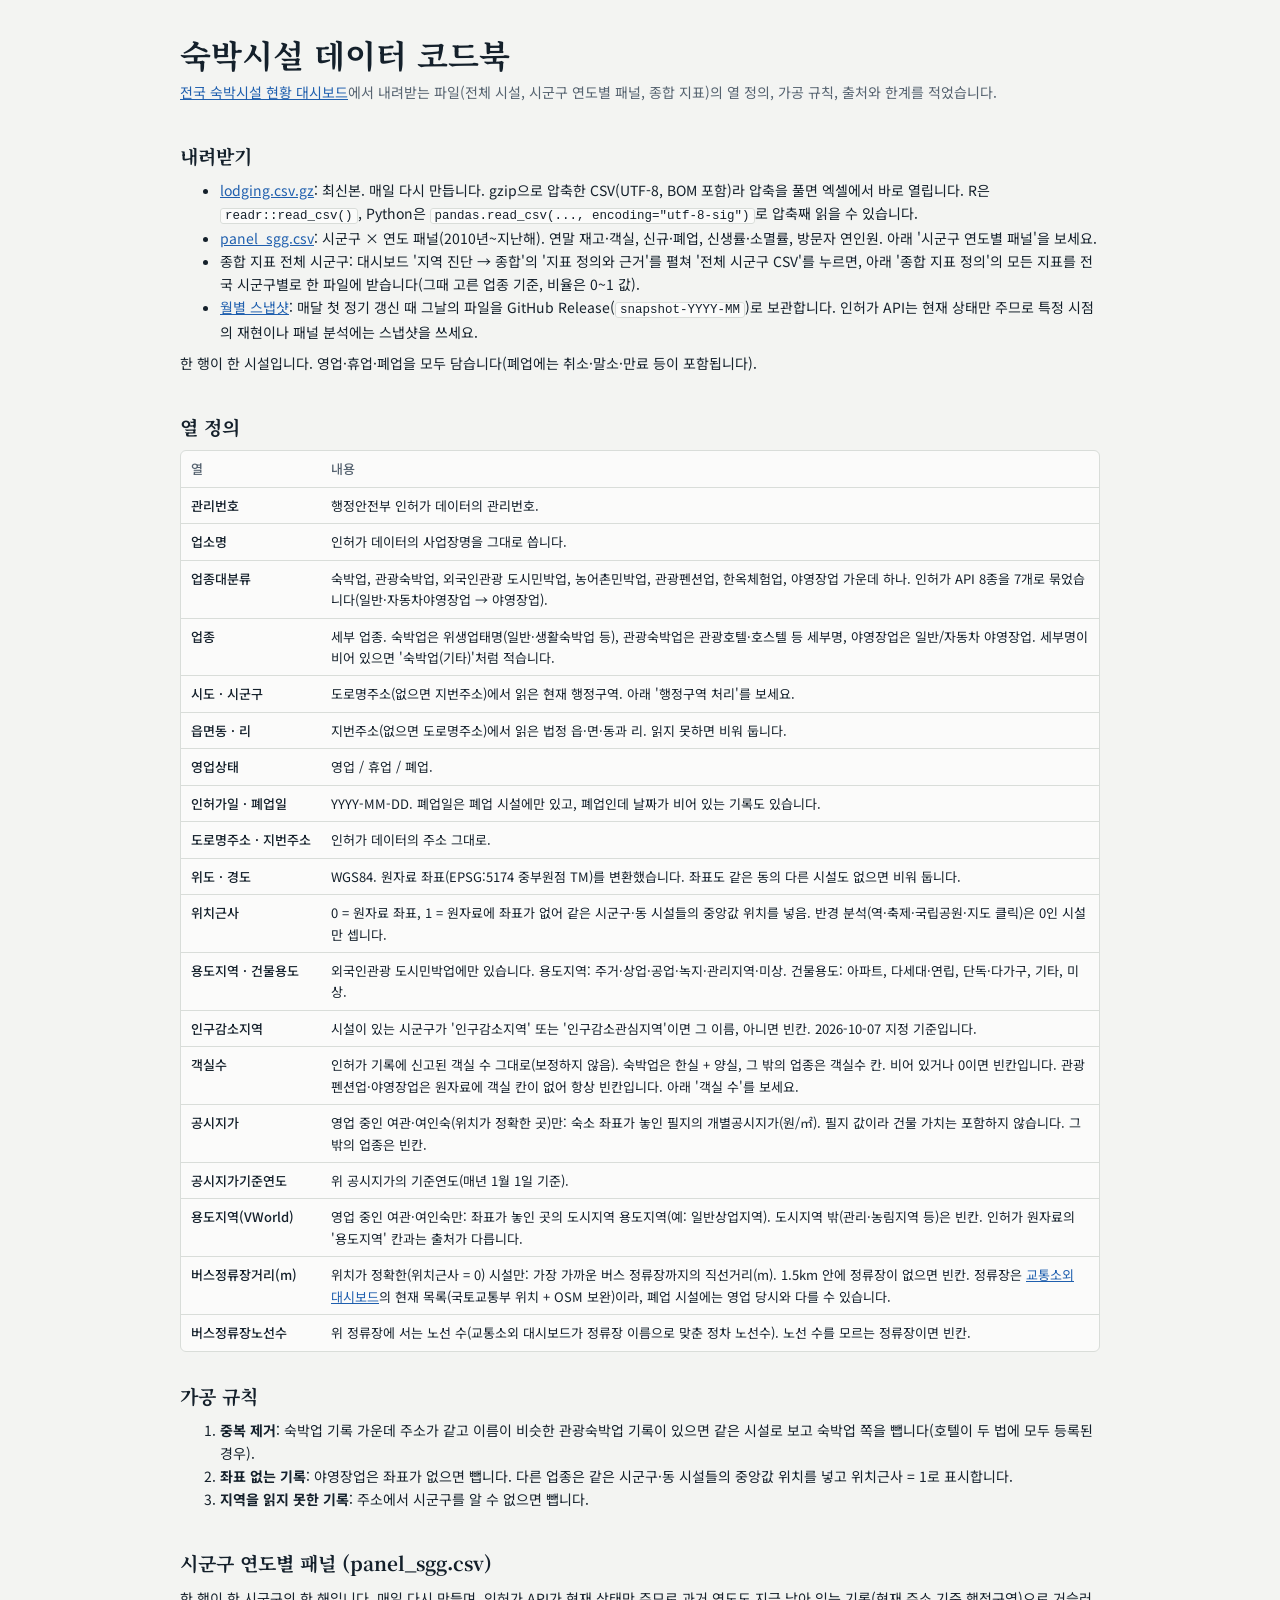
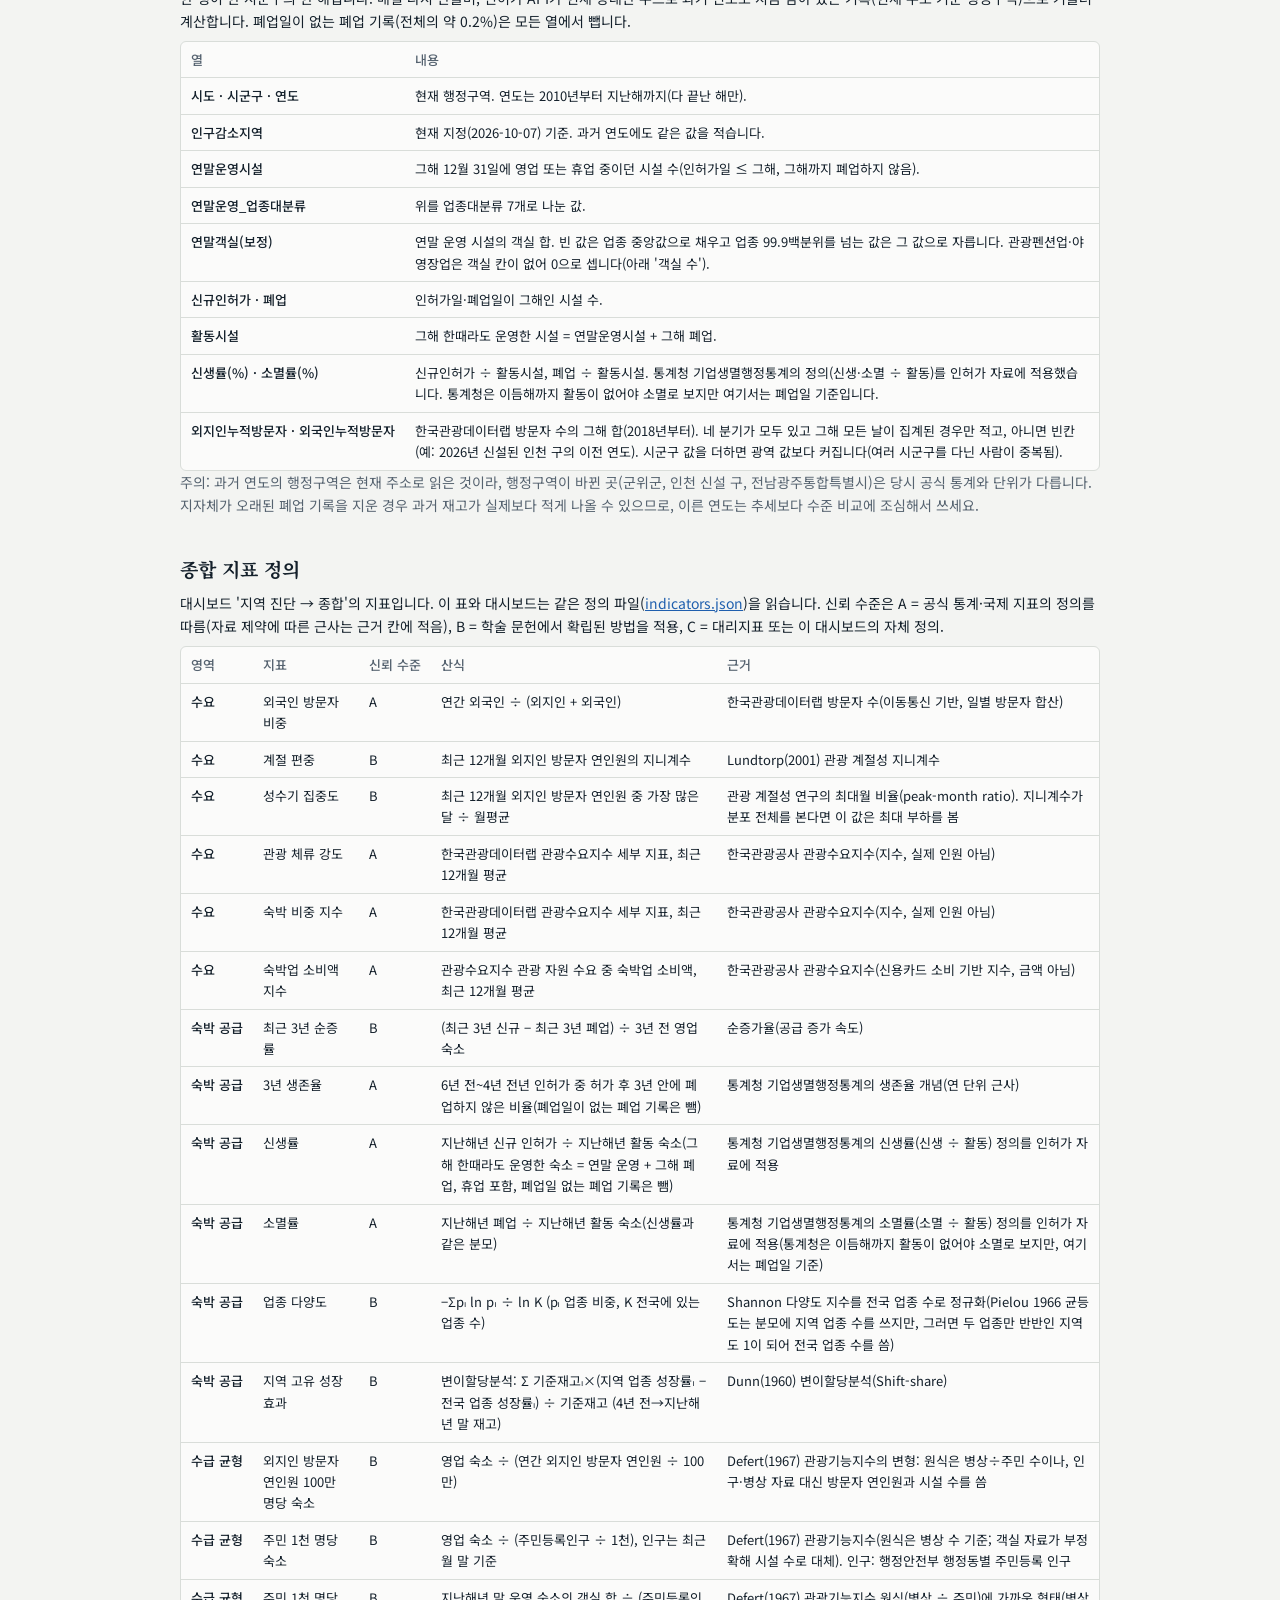
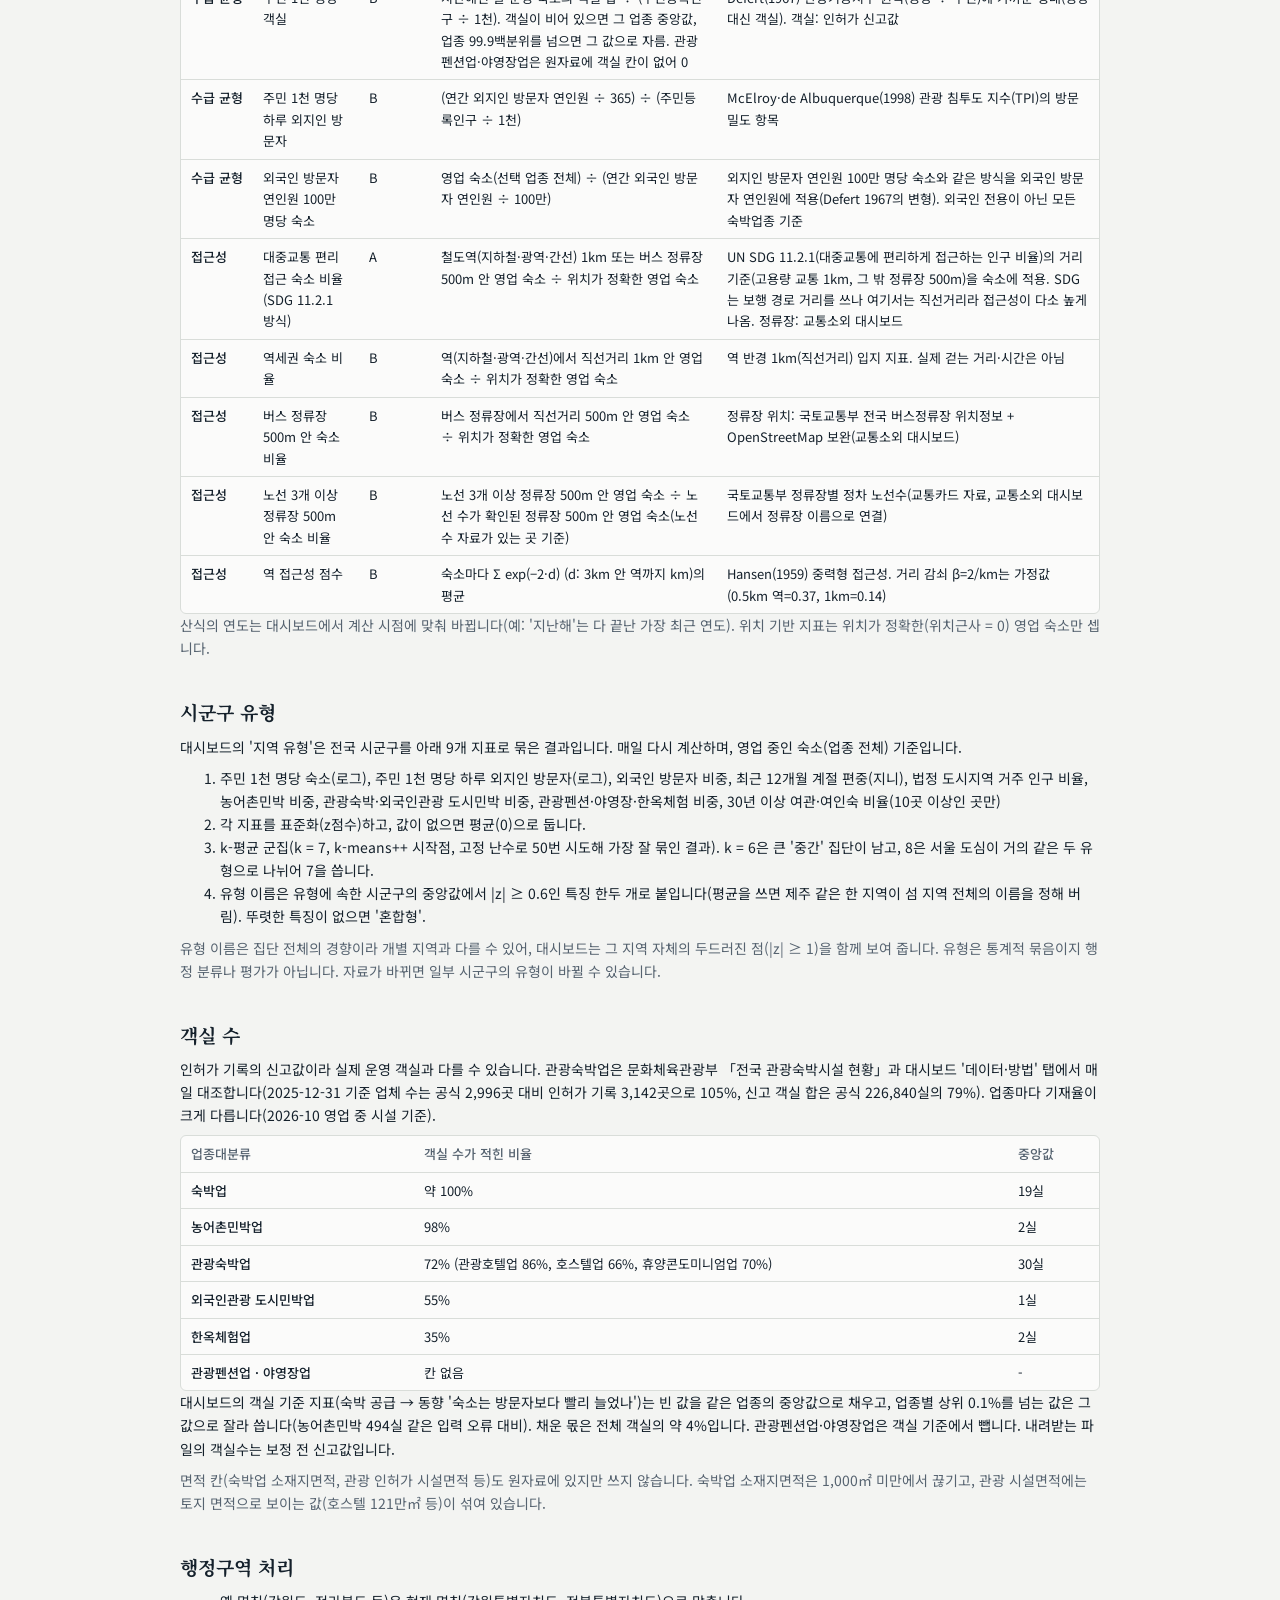
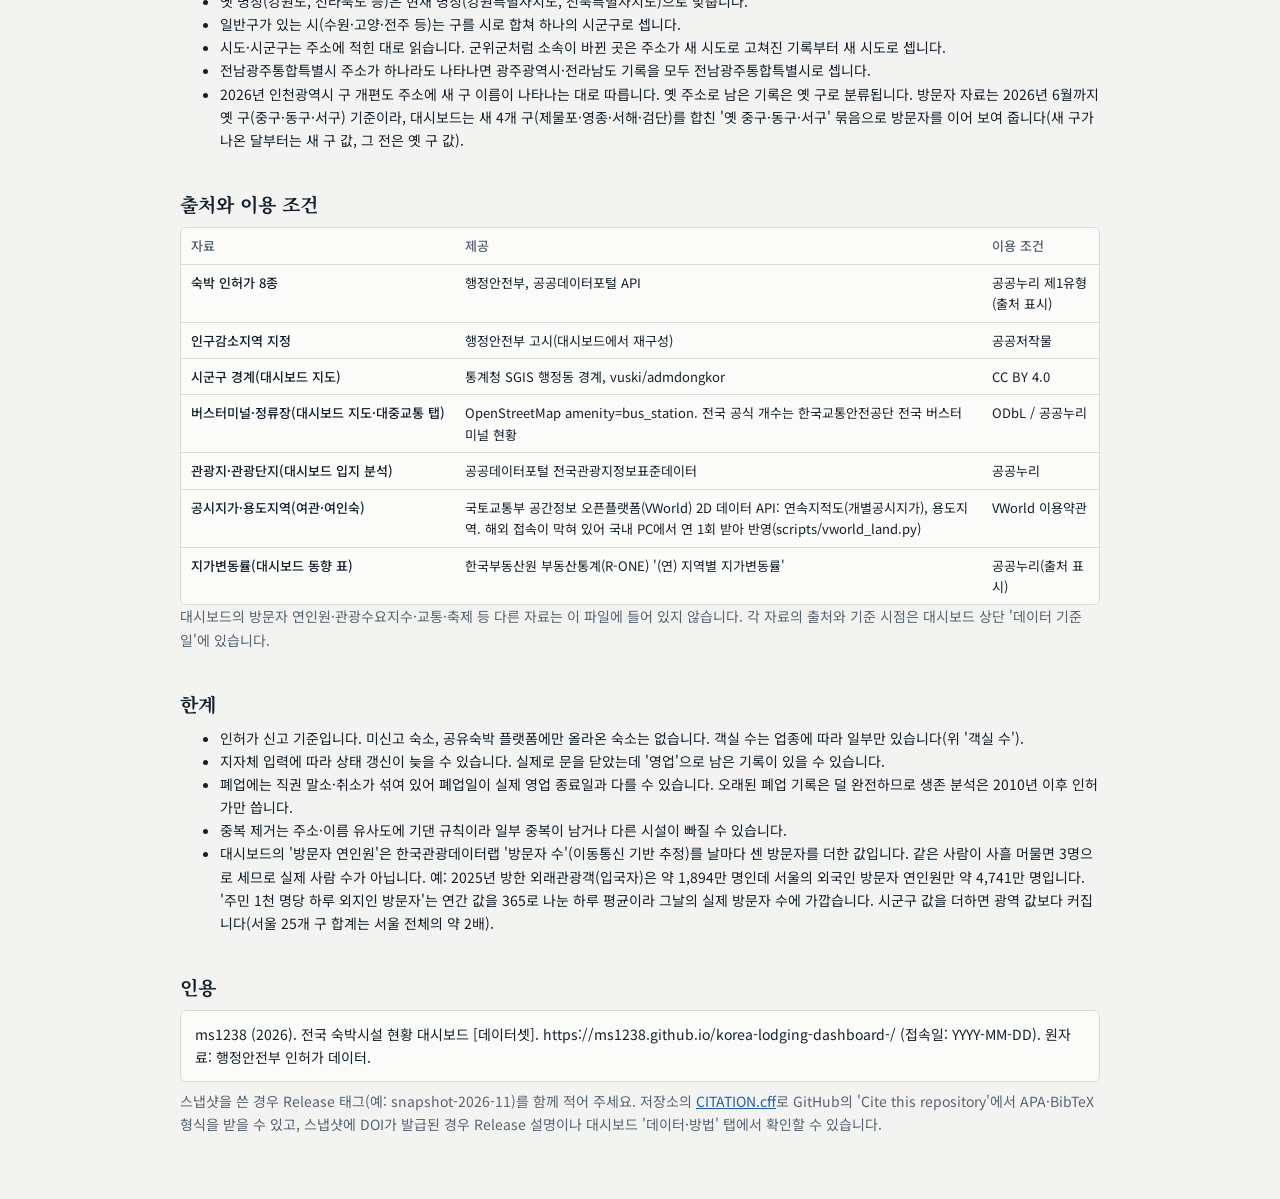
==== commit b84f525b: "방문자 표현을 '방문자 연인원'으로; 타임라인을 켜면 업종 숫자도 그 해 기준 The 데이터랩 visitor figures were labelled '누적 방문자', which r" ====
--- a/site/codebook.html
+++ b/site/codebook.html
@@ -34,7 +34,7 @@
   <h2>내려받기</h2>
   <ul>
     <li><a href="data/download/lodging.csv.gz">lodging.csv.gz</a>: 최신본. 매일 다시 만듭니다. gzip으로 압축한 CSV(UTF-8, BOM 포함)라 압축을 풀면 엑셀에서 바로 열립니다. R은 <code>readr::read_csv()</code>, Python은 <code>pandas.read_csv(..., encoding="utf-8-sig")</code>로 압축째 읽을 수 있습니다.</li>
-    <li><a href="data/download/panel_sgg.csv">panel_sgg.csv</a>: 시군구 × 연도 패널(2010년~지난해). 연말 재고·객실, 신규·폐업, 신생률·소멸률, 누적 방문자. 아래 '시군구 연도별 패널'을 보세요.</li>
+    <li><a href="data/download/panel_sgg.csv">panel_sgg.csv</a>: 시군구 × 연도 패널(2010년~지난해). 연말 재고·객실, 신규·폐업, 신생률·소멸률, 방문자 연인원. 아래 '시군구 연도별 패널'을 보세요.</li>
     <li>종합 지표 전체 시군구: 대시보드 '지역 진단 → 종합'의 '지표 정의와 근거'를 펼쳐 '전체 시군구 CSV'를 누르면, 아래 '종합 지표 정의'의 모든 지표를 전국 시군구별로 한 파일에 받습니다(그때 고른 업종 기준, 비율은 0~1 값).</li>
     <li><a href="https://github.com/ms1238/korea-lodging-dashboard-/releases">월별 스냅샷</a>: 매달 첫 정기 갱신 때 그날의 파일을 GitHub Release(<code>snapshot-YYYY-MM</code>)로 보관합니다. 인허가 API는 현재 상태만 주므로 특정 시점의 재현이나 패널 분석에는 스냅샷을 쓰세요.</li>
   </ul>
@@ -163,7 +163,7 @@
       <tr><td>지가변동률(대시보드 동향 표)</td><td>한국부동산원 부동산통계(R-ONE) '(연) 지역별 지가변동률'</td><td>공공누리(출처 표시)</td></tr>
     </tbody>
   </table></div>
-  <p class="muted">대시보드의 누적 방문자·관광수요지수·교통·축제 등 다른 자료는 이 파일에 들어 있지 않습니다. 각 자료의 출처와 기준 시점은 대시보드 상단 '데이터 기준일'에 있습니다.</p>
+  <p class="muted">대시보드의 방문자 연인원·관광수요지수·교통·축제 등 다른 자료는 이 파일에 들어 있지 않습니다. 각 자료의 출처와 기준 시점은 대시보드 상단 '데이터 기준일'에 있습니다.</p>
 </section>
 
 <section>
@@ -173,7 +173,7 @@
     <li>지자체 입력에 따라 상태 갱신이 늦을 수 있습니다. 실제로 문을 닫았는데 '영업'으로 남은 기록이 있을 수 있습니다.</li>
     <li>폐업에는 직권 말소·취소가 섞여 있어 폐업일이 실제 영업 종료일과 다를 수 있습니다. 오래된 폐업 기록은 덜 완전하므로 생존 분석은 2010년 이후 인허가만 씁니다.</li>
     <li>중복 제거는 주소·이름 유사도에 기댄 규칙이라 일부 중복이 남거나 다른 시설이 빠질 수 있습니다.</li>
-    <li>대시보드의 '누적 방문자'는 한국관광데이터랩 '방문자 수'(이동통신 기반 추정)를 날마다 센 방문자를 더한 값입니다. 같은 사람이 사흘 머물면 3명으로 세므로 실제 사람 수가 아닙니다. 예: 2025년 방한 외래관광객(입국자)은 약 1,894만 명인데 서울의 외국인 누적 방문자만 약 4,741만 명입니다. '주민 1천 명당 하루 외지인 방문자'는 연간 값을 365로 나눈 하루 평균이라 그날의 실제 방문자 수에 가깝습니다. 시군구 값을 더하면 광역 값보다 커집니다(서울 25개 구 합계는 서울 전체의 약 2배).</li>
+    <li>대시보드의 '방문자 연인원'은 한국관광데이터랩 '방문자 수'(이동통신 기반 추정)를 날마다 센 방문자를 더한 값입니다. 같은 사람이 사흘 머물면 3명으로 세므로 실제 사람 수가 아닙니다. 예: 2025년 방한 외래관광객(입국자)은 약 1,894만 명인데 서울의 외국인 방문자 연인원만 약 4,741만 명입니다. '주민 1천 명당 하루 외지인 방문자'는 연간 값을 365로 나눈 하루 평균이라 그날의 실제 방문자 수에 가깝습니다. 시군구 값을 더하면 광역 값보다 커집니다(서울 25개 구 합계는 서울 전체의 약 2배).</li>
   </ul>
 </section>
 
